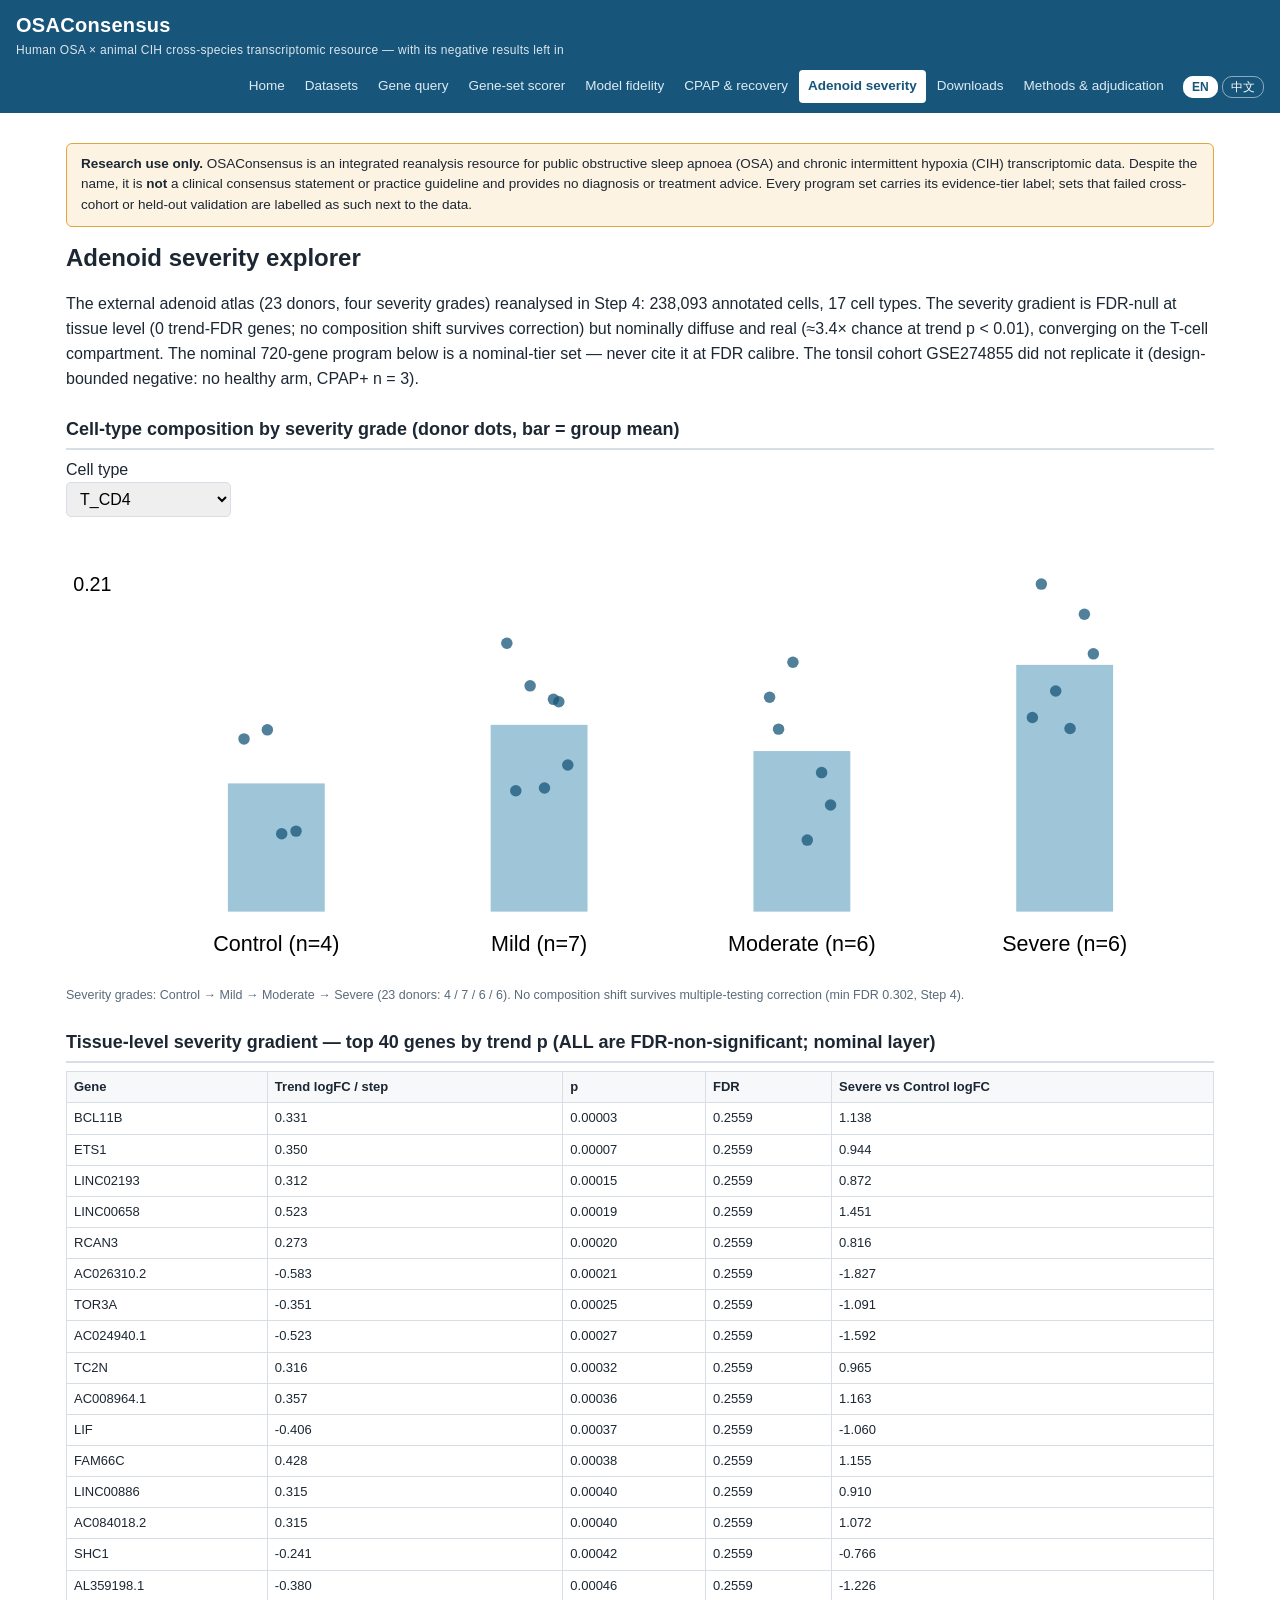
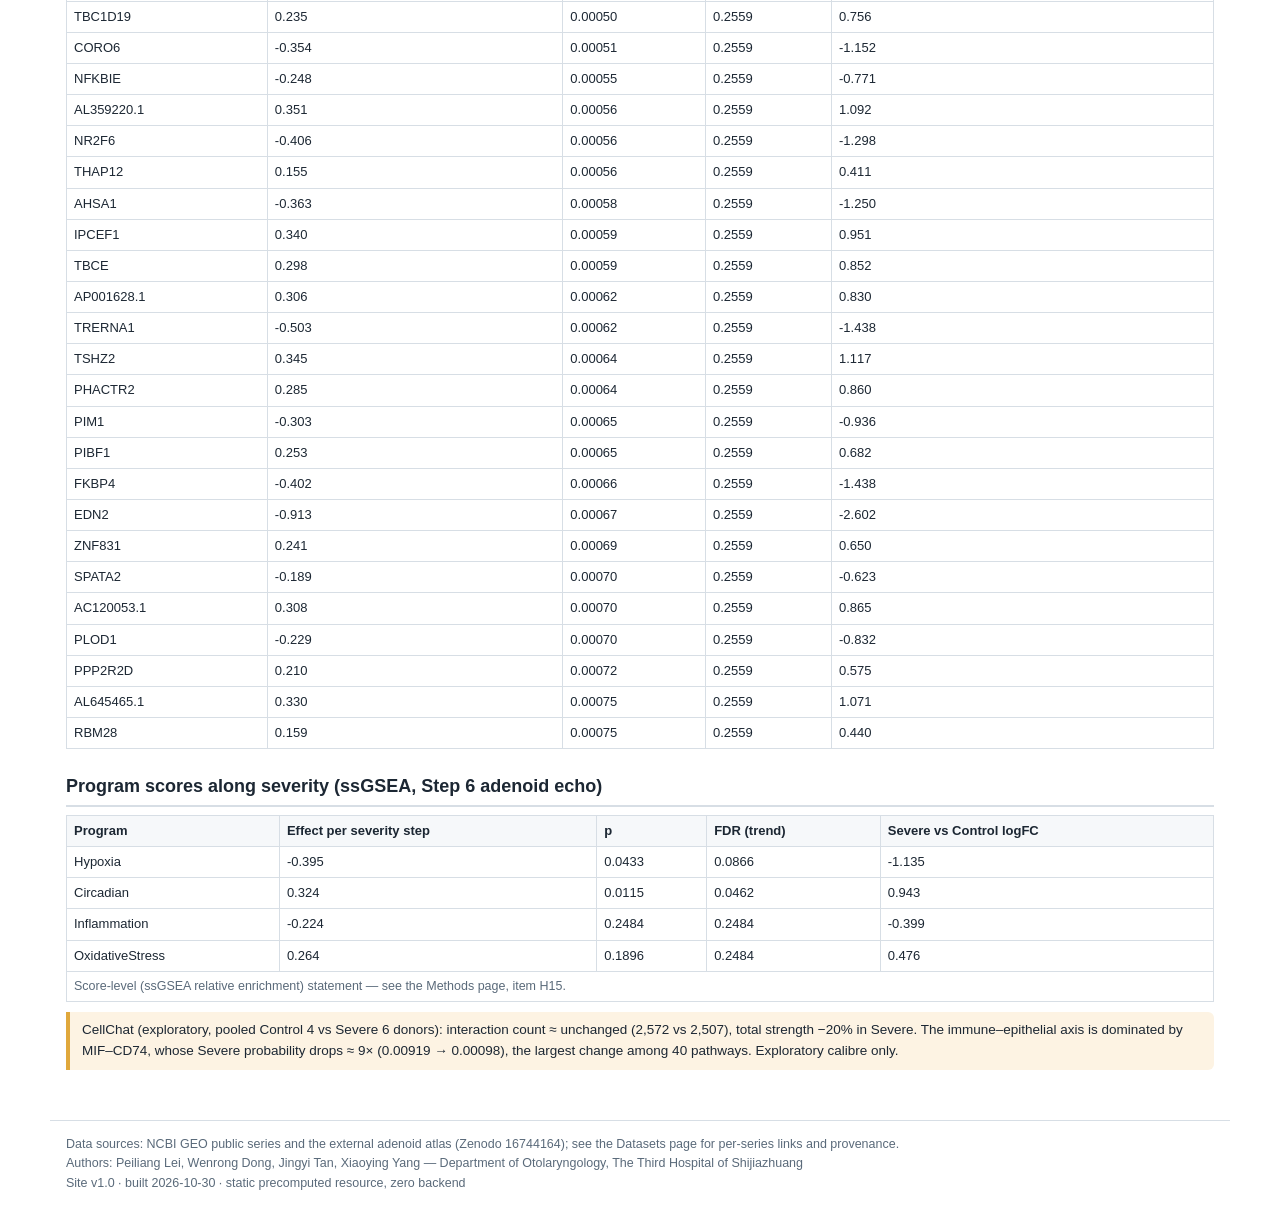
==== adenoid.html @ 45a05b54 "OSAConsensus v1.0 staging (pre-CNAME): 9 pages, interactive tools, Step 7 adjudication calibre" ====
<!DOCTYPE html>
<html lang="en">
<head>
<meta charset="utf-8">
<meta name="viewport" content="width=device-width, initial-scale=1">
<title>OSAConsensus — <span data-i18n="title_adenoid">Adenoid severity explorer</span></title>
<link rel="stylesheet" href="style.css">
</head>
<body>
<header>
  <div class="brand">OSAConsensus<small data-i18n="tagline"></small></div>
  <nav><a href="index.html" class="" data-i18n="nav_home">Home</a><a href="cohorts.html" class="" data-i18n="nav_cohorts">Datasets</a><a href="gene.html" class="" data-i18n="nav_gene">Gene query</a><a href="scorer.html" class="" data-i18n="nav_scorer">Gene-set scorer</a><a href="fidelity.html" class="" data-i18n="nav_fidelity">Model fidelity</a><a href="cpap.html" class="" data-i18n="nav_cpap">CPAP &amp; recovery</a><a href="adenoid.html" class="cur" data-i18n="nav_adenoid">Adenoid severity</a><a href="downloads.html" class="" data-i18n="nav_downloads">Downloads</a><a href="methods.html" class="" data-i18n="nav_methods">Methods &amp; adjudication</a></nav>
  <div class="lang-toggle"><a data-lang="en" onclick="oc_setLang('en')">EN</a> <a data-lang="zh" onclick="oc_setLang('zh')">中文</a></div>
</header>
<main>
<div class="disc" data-i18n="disc"><b>Research use only.</b> OSAConsensus is an integrated reanalysis resource for public obstructive sleep apnoea (OSA) and chronic intermittent hypoxia (CIH) transcriptomic data. Despite the name, it is <b>not</b> a clinical consensus statement or practice guideline and provides no diagnosis or treatment advice. Every program set carries its evidence-tier label; sets that failed cross-cohort or held-out validation are labelled as such next to the data.</div>

<h1 data-i18n="title_adenoid">Adenoid severity explorer</h1>
<p data-i18n="ade_intro">The external adenoid atlas (23 donors, four severity grades) reanalysed in Step 4: 238,093 annotated cells, 17 cell types. The severity gradient is FDR-null at tissue level (0 trend-FDR genes; no composition shift survives correction) but nominally diffuse and real (≈3.4× chance at trend p &lt; 0.01), converging on the T-cell compartment. The nominal 720-gene program below is a nominal-tier set — never cite it at FDR calibre. The tonsil cohort GSE274855 did not replicate it (design-bounded negative: no healthy arm, CPAP+ n = 3).</p>
<h2 id="adeCompH"></h2>
<div class="kv"><div><label><span id="adeCtL"></span><br><select id="adeCt"></select></label></div></div>
<div id="adeComp"></div>
<h2 id="adeGradH"></h2>
<div class="tblwrap"><table id="adeGrad"></table></div>
<h2 id="adePathH"></h2>
<div class="tblwrap"><table id="adePath"></table></div>
<div class="warn" data-i18n="ade_cellchat">CellChat (exploratory, pooled Control 4 vs Severe 6 donors): interaction count ≈ unchanged (2,572 vs 2,507), total strength −20% in Severe. The immune–epithelial axis is dominated by MIF–CD74, whose Severe probability drops ≈ 9× (0.00919 → 0.00098), the largest change among 40 pathways. Exploratory calibre only.</div>
</main>
<footer>
<div data-i18n="foot_src">Data sources: NCBI GEO public series and the external adenoid atlas (Zenodo 16744164); see the Datasets page for per-series links and provenance.</div>
<div data-i18n="foot_auth">Authors: Peiliang Lei, Wenrong Dong, Jingyi Tan, Xiaoying Yang — Department of Otolaryngology, The Third Hospital of Shijiazhuang</div>
<div data-i18n="foot_ver">Site v1.0 · built 2026-10-30 · static precomputed resource, zero backend</div>
</footer>
<script src="adenoid_app.js"></script>
<script>window.OC_I18N={"nav_home": {"en": "Home", "zh": "首页"}, "nav_cohorts": {"en": "Datasets", "zh": "数据集"}, "nav_gene": {"en": "Gene query", "zh": "单基因查询"}, "nav_scorer": {"en": "Gene-set scorer", "zh": "基因集打分器"}, "nav_fidelity": {"en": "Model fidelity", "zh": "模型保真度"}, "nav_cpap": {"en": "CPAP &amp; recovery", "zh": "CPAP 与恢复臂"}, "nav_adenoid": {"en": "Adenoid severity", "zh": "腺样体严重度"}, "nav_downloads": {"en": "Downloads", "zh": "下载"}, "nav_methods": {"en": "Methods &amp; adjudication", "zh": "方法与裁定"}, "title_home": {"en": "Home", "zh": "首页"}, "title_cohorts": {"en": "Datasets", "zh": "数据集策展表"}, "title_gene": {"en": "Gene query", "zh": "单基因跨物种查询"}, "title_scorer": {"en": "Gene-set scorer", "zh": "基因集打分器"}, "title_fidelity": {"en": "Cross-species model fidelity", "zh": "跨物种模型保真度"}, "title_cpap": {"en": "CPAP reversal &amp; animal recovery arms", "zh": "CPAP 逆转与动物恢复臂"}, "title_adenoid": {"en": "Adenoid severity explorer", "zh": "腺样体严重度探索器"}, "title_downloads": {"en": "Downloads", "zh": "数据下载"}, "title_methods": {"en": "Methods &amp; adjudication", "zh": "方法与总裁定"}, "disc": {"en": "<b>Research use only.</b> OSAConsensus is an integrated reanalysis resource for public obstructive sleep apnoea (OSA) and chronic intermittent hypoxia (CIH) transcriptomic data. Despite the name, it is <b>not</b> a clinical consensus statement or practice guideline and provides no diagnosis or treatment advice. Every program set carries its evidence-tier label; sets that failed cross-cohort or held-out validation are labelled as such next to the data.", "zh": "<b>仅供研究使用。</b>OSAConsensus 是对公开阻塞性睡眠呼吸暂停（OSA）与慢性间歇低氧（CIH）转录组数据的整合再分析资源。尽管名称含“Consensus”，本站<b>不是</b>临床共识声明或诊疗指南，不提供诊断或治疗建议。每个程序集都标注其证据层级标签；未通过跨队列或留出验证的集合会在数据旁如实标注。"}, "foot_src": {"en": "Data sources: NCBI GEO public series and the external adenoid atlas (Zenodo 16744164); see the Datasets page for per-series links and provenance.", "zh": "数据来源：NCBI GEO 公开系列与外部腺样体图谱（Zenodo 16744164）；各系列链接与出处见“数据集”页。"}, "foot_auth": {"en": "Authors: Peiliang Lei, Wenrong Dong, Jingyi Tan, Xiaoying Yang — Department of Otolaryngology, The Third Hospital of Shijiazhuang", "zh": "作者：Peiliang Lei、Wenrong Dong、Jingyi Tan、Xiaoying Yang — 石家庄市第三医院耳鼻咽喉科"}, "foot_ver": {"en": "Site v1.0 · built 2026-10-30 · static precomputed resource, zero backend", "zh": "站点 v1.0 · 构建于 2026-10-30 · 静态预计算资源，零后端"}, "idx_intro": {"en": "OSAConsensus curates <b>every public human OSA transcriptomic series and animal CIH model series</b> we could verify (34 GEO series, 1,032 samples, plus one external single-cell adenoid atlas), reanalyses them under one pipeline, and asks three questions with pre-registered discipline: is there a reproducible human peripheral program, does any animal CIH model reproduce the human profile, and do the answers survive leave-one-cohort-out, permutation and held-out validation? Several headline answers are <b>negative</b> — and they are reported as results, with the receipts on this site.", "zh": "OSAConsensus 策展了<b>全部可核验的公开人类 OSA 转录组系列与动物 CIH 模型系列</b>（34 个 GEO 系列、1,032 个样本，另加一个外部单细胞腺样体图谱），在同一流程下统一再分析，并以预声明纪律回答三个问题：人类外周是否存在可复现的程序、动物 CIH 模型是否复现人类画像、这些结论能否通过留一队列、置换与留出验证？若干头条答案是<b>阴性</b>的——本站将其作为结果如实呈现，凭证俱在站内。"}, "idx_vhead": {"en": "Step 7 grand adjudication of the 22 headline conclusions (Steps 3–6)", "zh": "Step 7 对 22 条头条结论（Step 3–6）的总裁定"}, "idx_vstand": {"en": "standing", "zh": "站立"}, "idx_vdown": {"en": "downgraded", "zh": "降级"}, "idx_vrev": {"en": "revoked", "zh": "撤销"}, "idx_vnote": {"en": "19 of 22 headline conclusions stand after leave-one-cohort-out, 10,000× permutation, old-platform sensitivity and held-out validation (3 of them strengthened). Two were downgraded (the P283 asset claim; the rat-lung day-7 phase claim) and one was revoked (the adipose cross-cohort consensus). The full table is on the Methods &amp; adjudication page.", "zh": "经留一队列、10,000 次置换、老平台敏感性与留出验证后，22 条头条结论中 19 条站立（其中 3 条被加强）。2 条降级（P283 资产口径；大鼠肺第 7 天时相），1 条撤销（脂肪跨队列共识）。全表见“方法与裁定”页。"}, "idx_h_blood": {"en": "Human blood: a significant discordance, not a weak signal", "zh": "人类血液：显著不一致，而非信号太弱"}, "idx_b_blood": {"en": "Only two adult blood cohorts carry an independent OSA-vs-control contrast (GSE75097, GSE283703). Across 19,135 shared genes their logFC profiles are <b>significantly anti-correlated</b> (Spearman ρ = −0.070, gene-label permutation p &lt; 1e-4; nominal-gene concordance 44.9%, significantly below chance). No FDR-level cross-cohort blood consensus program exists; the tiered sets are Tier A = 0, Tier B = 1 gene, Tier C = 17 genes.", "zh": "只有两个成人血液队列带独立的 OSA 对对照对比（GSE75097、GSE283703）。在 19,135 个共有基因上，两队列的 logFC 画像<b>显著反相关</b>（Spearman ρ = −0.070，基因标签置换 p &lt; 1e-4；名义基因一致率 44.9%，显著低于随机）。FDR 层血液跨队列共识程序不存在；分级集合为 Tier A = 0、Tier B = 1 个基因、Tier C = 17 个基因。"}, "idx_h_p283": {"en": "P283: internally consistent, cross-cohort irreproducible", "zh": "P283：队列内自洽，跨队列不可复现"}, "idx_b_p283": {"en": "P283 (121 genes) is an <b>FDR-level program of the single cohort GSE283703</b>. Inside that cohort it is coherent (CPAP long-term reversal, CD14-monocyte localisation). In the pre-declared held-out cohort GSE293433 it <b>failed and reversed</b>: direction concordance 20/114 = 0.175, program score higher in healthy controls (Cohen's d = −1.22, label-permutation p = 0.988). It is labelled accordingly everywhere on this site and must not be cited as a validated OSA signature.", "zh": "P283（121 基因）是<b>单队列 GSE283703 的 FDR 层程序</b>。在该队列内部它是自洽的（CPAP 长期逆转、CD14 单核定位）。在预声明的留出队列 GSE293433 中它<b>未通过且方向反转</b>：方向一致率 20/114 = 0.175，程序分数在健康对照更高（Cohen's d = −1.22，标签置换 p = 0.988）。本站各处均按此标注，不得将其引为已验证的 OSA 特征谱。"}, "idx_h_fat": {"en": "Adipose layer: cross-cohort consensus revoked (Step 7, item F-06)", "zh": "脂肪层：跨队列共识已撤销（Step 7，F-06 项）"}, "idx_b_fat": {"en": "The former 1,408-gene adipose Tier B set has FDR support in <b>0 of 1,408 genes</b> in the second adipose cohort (GSE38792); it rests entirely on GSE135917, whose disease contrast is a global expression shift (47.3% of genes FDR-significant, median logFC −0.134). It is presented here only as a <b>GSE135917 single-cohort set with a permanent global-shift warning</b>; its WGCNA modules are single-cohort exploratory observations.", "zh": "原 1,408 基因脂肪 Tier B 集合在第二个脂肪队列（GSE38792）中获得 FDR 支撑的基因为 <b>0/1,408</b>；它完全依赖 GSE135917，而该队列的疾病对比是全局表达平移（47.3% 基因 FDR 显著，中位 logFC −0.134）。本站仅将其呈现为<b>带永久全局平移警告的 GSE135917 单队列集</b>；其 WGCNA 模块为单队列探索性观察。"}, "idx_h_animal": {"en": "Animal layer: one true consensus, one honest empty set", "zh": "动物层：一个真共识，一个诚实的空集"}, "idx_b_animal": {"en": "Mouse hippocampus yields a <b>strict two-cohort consensus of 100 genes</b> (Tier A 14 + B 86; the genome-wide logFC correlation is ≈ 0, so the consensus rests on double-significance intersection — both facts are shown together). Mouse liver, across four cohorts, has an <b>empty strict consensus</b>: the signals are real but protocol/diet-specific; a 46-gene ≥3/4 sensitivity set is provided and labelled as such. At chronic endpoints the Hallmark hypoxia ssGSEA score is paradoxically <b>down</b>, not up (score-level statement; gene-mean logFC ≈ 0).", "zh": "小鼠海马给出<b>严格双队列共识 100 基因</b>（Tier A 14 + B 86；全基因组 logFC 相关 ≈ 0，故共识建立在双重显著交集之上——两个事实并列展示）。小鼠肝脏四个队列的<b>严格共识为空集</b>：信号真实但具方案/饮食特异性；另提供 46 基因 ≥3/4 敏感性集并如实标注。慢性终点 Hallmark 低氧 ssGSEA 分数反常地<b>下降</b>而非上升（分数层面陈述；基因平均 logFC ≈ 0）。"}, "idx_h_bridge": {"en": "Cross-species bridge: pathway fidelity is negative; acute–chronic decoupling is cross-species", "zh": "跨物种桥：通路保真度为阴性；急性–慢性脱耦跨物种成立"}, "idx_b_bridge": {"en": "Animal chronic CIH pathway profiles do <b>not</b> reproduce the human chronic OSA blood profile (per-cohort profile correlations median r = −0.43; zero of 13 cohorts agree on all four program signs; no combination reaches permutation significance — with only 4 programs the permutation space is 24, so the ranking is positional only and no model may be called “most human-like”). The human reference profile is itself weak (no program at FDR &lt; 0.05 in either backbone cohort) and is flagged wherever the ranking is shown. At the gene layer, the strongest true transfer is P283 × mouse lung GSE21409 (concordance 0.557, FDR 0.023, small magnitude). Acute-vs-chronic hypoxia decoupling holds in both species.", "zh": "动物慢性 CIH 通路画像<b>不复现</b>人类慢性 OSA 血液画像（逐队列画像相关中位 r = −0.43；13 个队列中 0 个在四个程序符号上全一致；无组合达置换显著——程序仅 4 个，置换空间只有 24 种，故排序仅有位置意义，禁止称任何模型“最像人”）。人类参照画像本身弱（两个主干队列均无程序达 FDR &lt; 0.05），排序出现处均附此警示。基因层最强的真实迁移是 P283 × 小鼠肺 GSE21409（一致率 0.557，FDR 0.023，幅度小）。急性与慢性低氧脱耦在两个物种均成立。"}, "idx_h_ratlung": {"en": "Rat lung day-7 phase claim: registry-level description", "zh": "大鼠肺第 7 天时相：登记层描述"}, "idx_b_ratlung": {"en": "The claim that the rat-lung response concentrates at day 7 rests entirely on a 2008 microarray platform (GSE8705). Step 7 downgraded it to a registry-level description with the platform year attached.", "zh": "“大鼠肺反应集中于第 7 天”的结论完全建立在 2008 年芯片平台（GSE8705）之上。Step 7 已将其降级为登记层描述并标注平台年代。"}, "idx_tools": {"en": "Interactive tools (all computation runs in your browser)", "zh": "交互工具（全部计算在访客浏览器内完成）"}, "idx_stats_h": {"en": "Resource at a glance", "zh": "资源概览"}, "tier_fdr_single": {"en": "FDR single-cohort", "zh": "FDR 单队列"}, "tier_nominal": {"en": "Nominal tier", "zh": "名义层"}, "tier_strict": {"en": "Strict cross-cohort consensus", "zh": "严格跨队列共识"}, "tier_sensitivity": {"en": "Sensitivity set", "zh": "敏感性集"}, "tier_revoked": {"en": "REVOKED as cross-cohort consensus — single-cohort set", "zh": "已撤销跨队列共识口径 — 单队列集"}, "tier_cohort_deg": {"en": "Cohort DEG set (FDR)", "zh": "队列差异集（FDR）"}, "tier_registry": {"en": "Registry / descriptive layer", "zh": "登记 / 描述层"}, "tier_exploratory": {"en": "Exploratory", "zh": "探索性"}, "warn_p283": {"en": "Held-out validation (Step 7, pre-declared): in GSE293433 this set FAILED and reversed — concordance 0.175, program score higher in healthy controls (d = −1.22). Single-cohort evidence only.", "zh": "留出验证（Step 7，预声明）：该集合在 GSE293433 中未通过且方向反转——一致率 0.175，程序分数在健康对照更高（d = −1.22）。仅单队列证据。"}, "warn_fat": {"en": "Global-shift warning: GSE135917's disease contrast is a global expression shift (47.3% of genes FDR-significant, median logFC −0.134). This set has FDR support in 0/1,408 genes in GSE38792 and is NOT a cross-cohort consensus (revoked in Step 7).", "zh": "全局平移警告：GSE135917 的疾病对比是全局表达平移（47.3% 基因 FDR 显著，中位 logFC −0.134）。该集合在 GSE38792 中 0/1,408 基因获 FDR 支撑，不是跨队列共识（Step 7 已撤销）。"}, "warn_fidelity": {"en": "The human reference profile is itself weak (no program at FDR &lt; 0.05 in either backbone cohort), and with 4 programs the label-permutation space is only 24 (minimum achievable one-sided p ≈ 0.042): no combination is permutation-significant. Ranks are positions only — no model is “most human-like”.", "zh": "人类参照画像本身弱（两个主干队列均无程序达 FDR &lt; 0.05）；程序仅 4 个，标签置换空间只有 24 种（单侧 p 理论下限 ≈ 0.042）：无组合达置换显著。名次仅为位置——不存在“最像人”的模型。"}, "warn_pdc": {"en": "Technical warning (Step 4 adjudication): all six genes are heat-shock family members; this endpoint set is a probable donor-processing batch artifact and is retained as a technical warning only.", "zh": "技术警告（Step 4 裁定）：6 个基因全部为热休克家族成员；该终点集很可能是供体处理批次伪迹，仅作技术警告保留。"}, "warn_ssgsea": {"en": "Score-level statement: these are ssGSEA relative-enrichment effects. At the gene-mean logFC level the same sets are ≈ 0 (Step 7, item P5) — do not read as “hypoxia genes are on average down-regulated”.", "zh": "分数层面陈述：此为 ssGSEA 相对富集效应。同一集合在基因平均 logFC 层面 ≈ 0（Step 7，P5 项）——不得读作“低氧基因平均下调”。"}, "coh_intro": {"en": "Frozen census of Step 1, downloaded and GSM-verified in Step 2 (34/34 series; 1,032 samples reconciled exactly). Layers: human CORE 11 series / 352 samples; animal strict CORE 14 / 249; animal disease-background layer 8 / 143; acute panel GSE214530 (288) always kept separate and never pooled. The external adenoid atlas (Yang et al., EMBO Mol Med 2026) is not a GEO series and is listed separately at the bottom.", "zh": "Step 1 冻结普查，Step 2 完成下载与 GSM 核验（34/34 系列；1,032 样本逐一对账）。分层：人类 CORE 11 系列 / 352 样本；动物严格 CORE 14 / 249；动物疾病背景层 8 / 143；急性面板 GSE214530（288）始终单独成层、从不合并。外部腺样体图谱（Yang 等，EMBO Mol Med 2026）不是 GEO 系列，单列于表末。"}, "coh_adenoid_note": {"en": "External adenoid atlas — Zenodo 16744164 (Yang et al., EMBO Mol Med 2026): 23 donors (Control 4 / Mild 7 / Moderate 6 / Severe 6), 238,500 cells in the deposited packages (238,093 annotated in Step 4). Processed expression matrices only; a TCR/BCR (VDJ) component was NOT verified and is not used anywhere in this resource.", "zh": "外部腺样体图谱 — Zenodo 16744164（Yang 等，EMBO Mol Med 2026）：23 名供体（对照 4 / 轻度 7 / 中度 6 / 重度 6），沉积包共 238,500 个细胞（Step 4 注释 238,093）。仅用处理后的表达矩阵；TCR/BCR（VDJ）成分未经核验，本资源任何部分均不使用。"}, "coh_gse293433_note": {"en": "GSE293433 was held out by design through Steps 3–6 and was opened for the first time in Step 7 as the pre-declared validation set. It is now a used dataset, not an untouched hold-out.", "zh": "GSE293433 在 Step 3–6 期间按设计留出，Step 7 作为预声明验证集首次打开。现已是已使用数据集，不再是未触碰的留出集。"}, "gene_intro": {"en": "One gene, its full cross-species record: human blood and adipose cohort effects, per-cohort animal ortholog responses (program-set genes, from the Step 6 response table), the adenoid severity gradient, and PBMC cell-type effects (GSE214865). Empty sections mean the gene was not measured / not in that table — absence is shown, never filled in.", "zh": "一个基因的完整跨物种履历：人类血液与脂肪队列效应、逐队列动物同源基因响应（程序集基因，来自 Step 6 响应表）、腺样体严重度梯度、PBMC 细胞型效应（GSE214865）。空白小节表示该基因在该表中未测得/不在表内——缺失如实显示，绝不填补。"}, "gene_xs_note": {"en": "Cross-species rows exist only for genes in the Step 6 program sets (P283, NOM18, hippocampus consensus, liver sensitivity set, adenoid sets). “concordant” is relative to the human set direction.", "zh": "跨物种行仅覆盖 Step 6 程序集内的基因（P283、NOM18、海马共识、肝敏感性集、腺样体集合）。“concordant”相对于人类集合方向。"}, "gene_pbmc_note": {"en": "PBMC pseudobulk per-cell-type differential expression (OSA vs control). In Step 4, no cell type had any FDR-significant gene at donor level; values are descriptive. Program-level localisation (P283 → CD14 monocytes) is a set-level statistic, reported on the Methods page.", "zh": "PBMC 按细胞型的拟bulk差异表达（OSA 对对照）。Step 4 中所有细胞型在供体层面均无 FDR 显著基因；此为描述性数值。程序层定位（P283 → CD14 单核）是集合层统计量，见“方法与裁定”页。"}, "sco_intro": {"en": "Paste a gene list (one symbol per line; an optional second column with a logFC or direction sign enables direction-concordance testing) and score it against every program set and cohort DEG panel in the resource. Enrichment is a hypergeometric test against the panel's measured background; concordance is a binomial test on the overlapping genes with known directions on both sides. All computation runs locally in your browser; nothing is uploaded. Panels keep their Step 7 tier labels and warnings — a high score against a single-cohort or revoked-calibre panel is not cross-cohort evidence.", "zh": "粘贴基因清单（每行一个符号；可选第二列填 logFC 或方向符号，即可启用方向一致性检验），对本资源全部程序集与队列差异面板打分。富集为相对于面板实测背景的超几何检验；一致性为对双侧方向均已知的重叠基因做二项检验。全部计算在本地浏览器完成，不上传任何数据。面板保留 Step 7 层级标签与警告——对单队列或已撤销口径面板的高分不是跨队列证据。"}, "sco_method": {"en": "Method note: hypergeometric enrichment uses each panel's own measured gene universe (shown per panel). This is the same overlap logic as the Steps 3/6 concordance analyses; the permutation-strengthened adjudications in the manuscript remain the primary statistics — treat scorer p-values as screening values.", "zh": "方法注：超几何富集使用各面板自身的实测基因背景（逐面板标示）。其重叠逻辑与 Step 3/6 的一致性分析同源；稿件中经置换补强的裁定仍为主要统计——打分器 p 值请作筛查值看待。"}, "fid_intro": {"en": "Pathway-layer fidelity (Step 6, main bridge layer): each animal (tissue × duration × background) combination's four-program ssGSEA effect profile (Hypoxia, Circadian, Inflammation, Oxidative stress) is correlated with the human chronic OSA blood reference profile. Gene-layer results are reported separately and labelled as the gene layer wherever the two are shown together.", "zh": "通路层保真度（Step 6，桥的主层）：每个动物（组织 × 时长 × 背景）组合的四程序 ssGSEA 效应画像（低氧、昼夜、炎症、氧化应激）与人类慢性 OSA 血液参照画像求相关。基因层结果单独报告；两层并列处均注明层。"}, "cpap_intro": {"en": "Human CPAP reversal (program scores, pre vs post / stage) beside the only two animal recovery arms. The two sides are asymmetric by design — different metrics and denominators — and are shown for direction and return-proportion only; cross-side proportion comparison is not permitted (Step 6 ruling). Headline: consistent reversal exists only inside GSE283703 (long CPAP); pooled across designs, P283 reversal is not significant (gene-set permutation p = 0.149) — “CPAP generally reverses the program” is not supported.", "zh": "人类 CPAP 逆转（程序分数，前后/分期）与仅有的两个动物恢复臂并置。两侧按设计不对称——指标与分母不同——仅比方向与回落比例，禁止跨侧比例比较（Step 6 裁定）。头条：一致的逆转只存在于 GSE283703 内部（长期 CPAP）；跨设计合并后 P283 逆转不显著（基因集置换 p = 0.149）——“CPAP 普遍逆转程序”不成立。"}, "ade_intro": {"en": "The external adenoid atlas (23 donors, four severity grades) reanalysed in Step 4: 238,093 annotated cells, 17 cell types. The severity gradient is FDR-null at tissue level (0 trend-FDR genes; no composition shift survives correction) but nominally diffuse and real (≈3.4× chance at trend p &lt; 0.01), converging on the T-cell compartment. The nominal 720-gene program below is a nominal-tier set — never cite it at FDR calibre. The tonsil cohort GSE274855 did not replicate it (design-bounded negative: no healthy arm, CPAP+ n = 3).", "zh": "外部腺样体图谱（23 名供体，四个严重度等级）Step 4 再分析：238,093 个注释细胞、17 种细胞型。严重度梯度在组织层面 FDR 为零（趋势 FDR 基因 0 个；组成移位无一通过校正），但名义层弥漫且真实（趋势 p &lt; 0.01 约为随机的 3.4 倍），汇聚于 T 细胞区室。下方的名义 720 基因程序是名义层集合——不得以 FDR 规格引用。扁桃体队列 GSE274855 未能复现（设计限定的阴性：无健康臂，CPAP+ n = 3）。"}, "ade_cellchat": {"en": "CellChat (exploratory, pooled Control 4 vs Severe 6 donors): interaction count ≈ unchanged (2,572 vs 2,507), total strength −20% in Severe. The immune–epithelial axis is dominated by MIF–CD74, whose Severe probability drops ≈ 9× (0.00919 → 0.00098), the largest change among 40 pathways. Exploratory calibre only.", "zh": "CellChat（探索性，对照 4 对重度 6 供体合并）：互作数近似不变（2,572 对 2,507），重度总强度 −20%。免疫–上皮轴由 MIF–CD74 主导，其重度概率下降约 9 倍（0.00919 → 0.00098），为 40 条通路中最大变化。仅探索性规格。"}, "dl_intro": {"en": "All frozen tables of the resource. Program-set files carry a tier/calibre column implementing the Step 7 adjudication: check it before citing any set. The per-gene cross-species response table (24,618 rows) is the entity of the cross-species bridge.", "zh": "本资源全部冻结表。程序集文件带层级/口径列，落实 Step 7 裁定：引用任何集合前先看该列。逐基因跨物种响应表（24,618 行）是跨物种桥的实体。"}, "met_intro": {"en": "Pipeline summary per step, then the full Step 7 grand adjudication table (H1–H22) that governs the wording of every claim on this site, and the inheritance list passed to the manuscript.", "zh": "各步流程概要，随后是统辖本站全部表述口径的 Step 7 总裁定全表（H1–H22），以及传递给稿件的继承清单。"}, "met_howto": {"en": "How to cite a set from this resource: (1) use the tier label as printed; (2) P283 must be described as a GSE283703 single-cohort program with its held-out reversal attached at first mention; (3) the adipose set must be named “GSE135917 single-cohort set” with the global-shift warning; (4) pathway claims are ssGSEA-score-level statements; (5) the fidelity ranking may be quoted by position only, never as significance.", "zh": "如何引用本站集合：（1）按印出的层级标签引用；（2）P283 必须表述为 GSE283703 单队列程序，首次出现即附留出反转结果；（3）脂肪集必须命名为“GSE135917 单队列集”并附全局平移警告；（4）通路结论为 ssGSEA 分数层面陈述；（5）保真度排序只能按位置引用，永不作显著性引用。"}, "adjst_stand": {"en": "Standing", "zh": "站立"}, "adjst_standplus": {"en": "Standing — strengthened", "zh": "站立（加强）"}, "adjst_standtilde": {"en": "Standing — wording tightened", "zh": "站立（口径收紧）"}, "adjst_down": {"en": "Downgraded", "zh": "降级"}, "adjst_revoked": {"en": "Revoked", "zh": "撤销"}, "tagline": {"en": "Human OSA × animal CIH cross-species transcriptomic resource — with its negative results left in", "zh": "人类 OSA × 动物 CIH 跨物种转录组资源——阴性结果如实保留"}, "stat_series": {"en": "GEO series curated &amp; verified", "zh": "GEO 系列（策展并核验）"}, "stat_gsm": {"en": "Samples reconciled (GSM-exact)", "zh": "样本（GSM 逐一对账）"}, "stat_human": {"en": "Human CORE series / samples", "zh": "人类 CORE 系列 / 样本"}, "stat_animal": {"en": "Animal strict-CORE series / samples", "zh": "动物严格 CORE 系列 / 样本"}, "stat_adenoid": {"en": "Adenoid atlas cells annotated", "zh": "腺样体图谱注释细胞"}, "stat_pbmc": {"en": "PBMC single cells (GSE214865)", "zh": "PBMC 单细胞（GSE214865）"}, "stat_xs": {"en": "Per-gene cross-species response rows", "zh": "逐基因跨物种响应行"}, "stat_adj": {"en": "Headline conclusions adjudicated (Step 7)", "zh": "总裁定头条结论（Step 7）"}, "f_layer": {"en": "Layer", "zh": "分层"}, "f_species": {"en": "Species", "zh": "物种"}, "f_search": {"en": "Search (accession / tissue / notes)", "zh": "搜索（编号 / 组织 / 备注）"}, "coh_table_h": {"en": "Frozen curation table (Step 2 verified). Animal rows additionally show the mined CIH protocol (Step 2, per-field sourced from the original papers).", "zh": "冻结策展表（Step 2 核验）。动物行另显示挖掘到的 CIH 协议（Step 2，逐字段回原文溯源）。"}, "gene_input_ph": {"en": "Type a gene symbol, e.g. OR5A2, NFKBIE, HIF1A…", "zh": "输入基因符号，如 OR5A2、NFKBIE、HIF1A…"}, "gene_go": {"en": "Query", "zh": "查询"}, "sco_run": {"en": "Score my gene list", "zh": "对我的基因清单打分"}, "sco_example": {"en": "Load an example (P283 genes)", "zh": "载入示例（P283 基因）"}, "sco_input_h": {"en": "Your gene list — one symbol per line, optional second column = logFC or +/−", "zh": "你的基因清单——每行一个符号，可选第二列 = logFC 或 +/−"}};
function oc_setLang(l){if(l!=='en'&&l!=='zh')l='en';try{localStorage.setItem('oc_lang',l);}catch(e){}document.documentElement.lang=(l==='zh'?'zh-CN':'en');document.querySelectorAll('[data-i18n]').forEach(function(el){var d=window.OC_I18N[el.getAttribute('data-i18n')];if(d&&d[l]!==undefined)el.innerHTML=d[l];});document.querySelectorAll('[data-i18n-ph]').forEach(function(el){var d=window.OC_I18N[el.getAttribute('data-i18n-ph')];if(d&&d[l]!==undefined)el.setAttribute('placeholder',d[l]);});document.querySelectorAll('.lang-toggle a').forEach(function(a){a.classList.toggle('active',a.getAttribute('data-lang')===l);});if(window.OC_langChanged)window.OC_langChanged(l);}
document.addEventListener('DOMContentLoaded',function(){var l='en';try{l=localStorage.getItem('oc_lang')||'en';}catch(e){}oc_setLang(l);});</script>
</body>
</html>
---- style.css ----
:root{--ink:#1c2733;--mut:#5a6a7a;--acc:#17557a;--acc2:#2b7ea8;--line:#d7dee5;--bg:#f6f8fa;
--stand:#1e7d46;--down:#b25b00;--rev:#b02a2a;--warn-bg:#fdf3e3;--warn-bd:#e0a83c}
*{box-sizing:border-box}body{margin:0;font-family:-apple-system,'Segoe UI',Roboto,'Helvetica Neue',Arial,'PingFang SC','Microsoft YaHei',sans-serif;color:var(--ink);background:#fff;line-height:1.55}
header{background:var(--acc);color:#fff;padding:10px 16px;display:flex;flex-wrap:wrap;align-items:center;gap:10px}
header .brand{font-size:20px;font-weight:700;letter-spacing:.3px}
header .brand small{font-weight:400;font-size:12px;opacity:.85;display:block}
nav{display:flex;flex-wrap:wrap;gap:2px;margin-left:auto}
nav a{color:#dcebf4;text-decoration:none;padding:6px 9px;border-radius:4px;font-size:13.5px}
nav a:hover{background:rgba(255,255,255,.14)}nav a.cur{background:#fff;color:var(--acc);font-weight:600}
.lang-toggle a{cursor:pointer;color:#fff;border:1px solid rgba(255,255,255,.5);padding:3px 8px;border-radius:10px;font-size:12px;text-decoration:none}
.lang-toggle a.active{background:#fff;color:var(--acc);font-weight:700}
main{max-width:1180px;margin:0 auto;padding:18px 16px 40px}
h1{font-size:24px;margin:6px 0 10px}h2{font-size:18px;margin:24px 0 8px;border-bottom:2px solid var(--line);padding-bottom:4px}
h3{font-size:15px;margin:16px 0 6px}
.disc{background:var(--warn-bg);border:1px solid var(--warn-bd);border-radius:6px;padding:10px 14px;font-size:13.5px;margin:12px 0}
.warn{background:var(--warn-bg);border-left:4px solid var(--warn-bd);padding:8px 12px;font-size:13.5px;margin:10px 0;border-radius:0 6px 6px 0}
.stats{display:grid;grid-template-columns:repeat(auto-fit,minmax(130px,1fr));gap:10px;margin:14px 0}
.stat{background:var(--bg);border:1px solid var(--line);border-radius:8px;padding:10px;text-align:center}
.stat b{display:block;font-size:22px;color:var(--acc)}
.stat span{font-size:12px;color:var(--mut)}
.cards{display:grid;grid-template-columns:repeat(auto-fit,minmax(320px,1fr));gap:14px}
.card{border:1px solid var(--line);border-radius:8px;padding:12px 14px;background:#fff}
.card h3{margin-top:0;color:var(--acc)}
table{border-collapse:collapse;width:100%;font-size:13px}
th,td{border:1px solid var(--line);padding:5px 7px;text-align:left;vertical-align:top}
th{background:var(--bg)}
.tblwrap{overflow-x:auto}
.tier{display:inline-block;padding:1px 7px;border-radius:9px;font-size:11.5px;font-weight:600;white-space:nowrap}
.tier-fdr_single{background:#e2ecf7;color:#17557a}.tier-nominal{background:#eef0e4;color:#5d6b2f}
.tier-strict{background:#e0f2e4;color:#1e7d46}.tier-sensitivity{background:#f3e8f7;color:#6d3b8a}
.tier-revoked{background:#fbe3e3;color:#b02a2a}.tier-cohort_deg{background:#e8ecef;color:#445}
.tier-registry{background:#eee;color:#555}.tier-exploratory{background:#fdf0dd;color:#8a5a00}
.stand{color:var(--stand);font-weight:700}.down{color:var(--down);font-weight:700}.revoked{color:var(--rev);font-weight:700}
input[type=text],textarea,select{font:inherit;padding:7px 9px;border:1px solid var(--line);border-radius:5px}
textarea{width:100%;min-height:150px;font-family:ui-monospace,Menlo,Consolas,monospace;font-size:12.5px}
button{background:var(--acc);color:#fff;border:0;padding:8px 16px;border-radius:5px;cursor:pointer;font-size:14px}
button:hover{background:var(--acc2)}
footer{border-top:1px solid var(--line);color:var(--mut);font-size:12.5px;padding:14px 16px;max-width:1180px;margin:0 auto}
.pos{color:#b02a2a}.neg{color:#17557a}
.cell-up{background:#f6dcd6}.cell-dn{background:#d6e6f6}
.small{font-size:12.5px;color:var(--mut)}
.kv{display:grid;grid-template-columns:repeat(auto-fit,minmax(240px,1fr));gap:8px}
svg text{font-family:inherit}
.autocomplete{position:relative}.aclist{position:absolute;background:#fff;border:1px solid var(--line);max-height:230px;overflow:auto;z-index:9;width:100%}
.aclist div{padding:5px 9px;cursor:pointer}.aclist div:hover{background:var(--bg)}
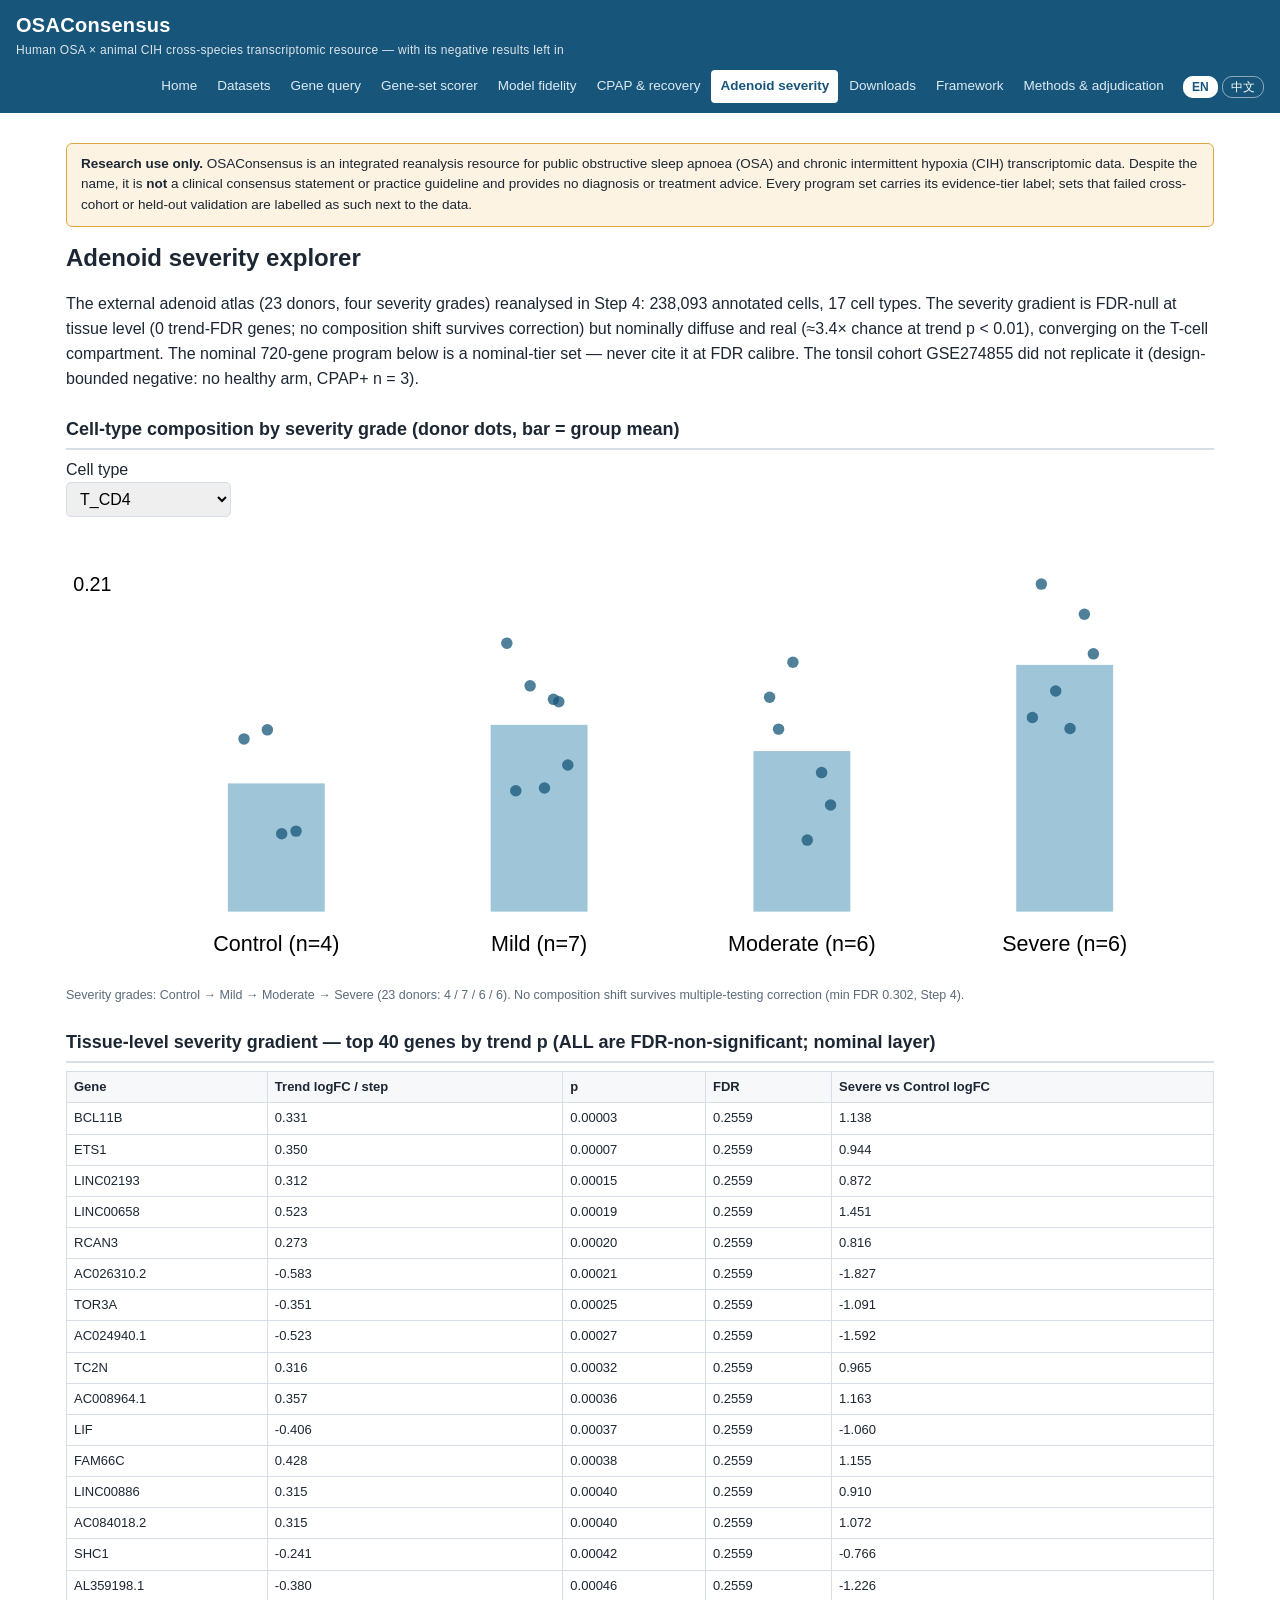
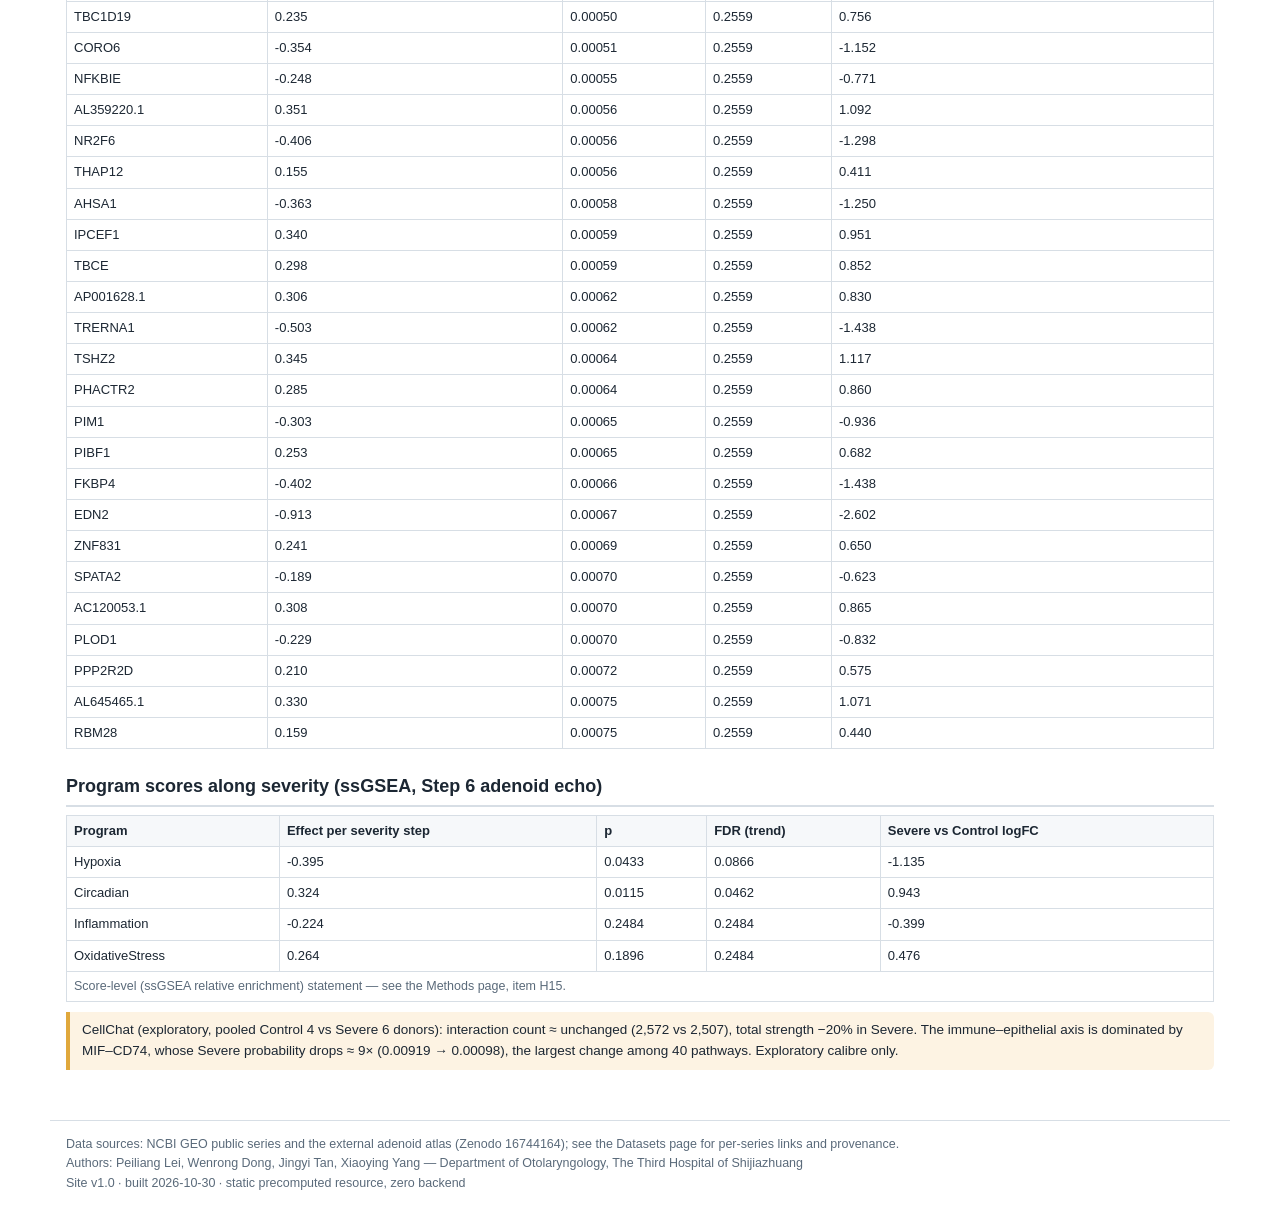
==== commit 93247ba8: "Add ConsensusAudit framework page (/framework.html) + sitewide nav entry; software DOI 10.5281/zenod" ====
--- a/adenoid.html
+++ b/adenoid.html
@@ -9,7 +9,7 @@
 <body>
 <header>
   <div class="brand">OSAConsensus<small data-i18n="tagline"></small></div>
-  <nav><a href="index.html" class="" data-i18n="nav_home">Home</a><a href="cohorts.html" class="" data-i18n="nav_cohorts">Datasets</a><a href="gene.html" class="" data-i18n="nav_gene">Gene query</a><a href="scorer.html" class="" data-i18n="nav_scorer">Gene-set scorer</a><a href="fidelity.html" class="" data-i18n="nav_fidelity">Model fidelity</a><a href="cpap.html" class="" data-i18n="nav_cpap">CPAP &amp; recovery</a><a href="adenoid.html" class="cur" data-i18n="nav_adenoid">Adenoid severity</a><a href="downloads.html" class="" data-i18n="nav_downloads">Downloads</a><a href="methods.html" class="" data-i18n="nav_methods">Methods &amp; adjudication</a></nav>
+  <nav><a href="index.html" class="" data-i18n="nav_home">Home</a><a href="cohorts.html" class="" data-i18n="nav_cohorts">Datasets</a><a href="gene.html" class="" data-i18n="nav_gene">Gene query</a><a href="scorer.html" class="" data-i18n="nav_scorer">Gene-set scorer</a><a href="fidelity.html" class="" data-i18n="nav_fidelity">Model fidelity</a><a href="cpap.html" class="" data-i18n="nav_cpap">CPAP &amp; recovery</a><a href="adenoid.html" class="cur" data-i18n="nav_adenoid">Adenoid severity</a><a href="downloads.html" class="" data-i18n="nav_downloads">Downloads</a><a href="framework.html" class="" data-i18n="nav_framework">Framework</a><a href="methods.html" class="" data-i18n="nav_methods">Methods &amp; adjudication</a></nav>
   <div class="lang-toggle"><a data-lang="en" onclick="oc_setLang('en')">EN</a> <a data-lang="zh" onclick="oc_setLang('zh')">中文</a></div>
 </header>
 <main>
@@ -32,7 +32,7 @@
 <div data-i18n="foot_ver">Site v1.0 · built 2026-10-30 · static precomputed resource, zero backend</div>
 </footer>
 <script src="adenoid_app.js"></script>
-<script>window.OC_I18N={"nav_home": {"en": "Home", "zh": "首页"}, "nav_cohorts": {"en": "Datasets", "zh": "数据集"}, "nav_gene": {"en": "Gene query", "zh": "单基因查询"}, "nav_scorer": {"en": "Gene-set scorer", "zh": "基因集打分器"}, "nav_fidelity": {"en": "Model fidelity", "zh": "模型保真度"}, "nav_cpap": {"en": "CPAP &amp; recovery", "zh": "CPAP 与恢复臂"}, "nav_adenoid": {"en": "Adenoid severity", "zh": "腺样体严重度"}, "nav_downloads": {"en": "Downloads", "zh": "下载"}, "nav_methods": {"en": "Methods &amp; adjudication", "zh": "方法与裁定"}, "title_home": {"en": "Home", "zh": "首页"}, "title_cohorts": {"en": "Datasets", "zh": "数据集策展表"}, "title_gene": {"en": "Gene query", "zh": "单基因跨物种查询"}, "title_scorer": {"en": "Gene-set scorer", "zh": "基因集打分器"}, "title_fidelity": {"en": "Cross-species model fidelity", "zh": "跨物种模型保真度"}, "title_cpap": {"en": "CPAP reversal &amp; animal recovery arms", "zh": "CPAP 逆转与动物恢复臂"}, "title_adenoid": {"en": "Adenoid severity explorer", "zh": "腺样体严重度探索器"}, "title_downloads": {"en": "Downloads", "zh": "数据下载"}, "title_methods": {"en": "Methods &amp; adjudication", "zh": "方法与总裁定"}, "disc": {"en": "<b>Research use only.</b> OSAConsensus is an integrated reanalysis resource for public obstructive sleep apnoea (OSA) and chronic intermittent hypoxia (CIH) transcriptomic data. Despite the name, it is <b>not</b> a clinical consensus statement or practice guideline and provides no diagnosis or treatment advice. Every program set carries its evidence-tier label; sets that failed cross-cohort or held-out validation are labelled as such next to the data.", "zh": "<b>仅供研究使用。</b>OSAConsensus 是对公开阻塞性睡眠呼吸暂停（OSA）与慢性间歇低氧（CIH）转录组数据的整合再分析资源。尽管名称含“Consensus”，本站<b>不是</b>临床共识声明或诊疗指南，不提供诊断或治疗建议。每个程序集都标注其证据层级标签；未通过跨队列或留出验证的集合会在数据旁如实标注。"}, "foot_src": {"en": "Data sources: NCBI GEO public series and the external adenoid atlas (Zenodo 16744164); see the Datasets page for per-series links and provenance.", "zh": "数据来源：NCBI GEO 公开系列与外部腺样体图谱（Zenodo 16744164）；各系列链接与出处见“数据集”页。"}, "foot_auth": {"en": "Authors: Peiliang Lei, Wenrong Dong, Jingyi Tan, Xiaoying Yang — Department of Otolaryngology, The Third Hospital of Shijiazhuang", "zh": "作者：Peiliang Lei、Wenrong Dong、Jingyi Tan、Xiaoying Yang — 石家庄市第三医院耳鼻咽喉科"}, "foot_ver": {"en": "Site v1.0 · built 2026-10-30 · static precomputed resource, zero backend", "zh": "站点 v1.0 · 构建于 2026-10-30 · 静态预计算资源，零后端"}, "idx_intro": {"en": "OSAConsensus curates <b>every public human OSA transcriptomic series and animal CIH model series</b> we could verify (34 GEO series, 1,032 samples, plus one external single-cell adenoid atlas), reanalyses them under one pipeline, and asks three questions with pre-registered discipline: is there a reproducible human peripheral program, does any animal CIH model reproduce the human profile, and do the answers survive leave-one-cohort-out, permutation and held-out validation? Several headline answers are <b>negative</b> — and they are reported as results, with the receipts on this site.", "zh": "OSAConsensus 策展了<b>全部可核验的公开人类 OSA 转录组系列与动物 CIH 模型系列</b>（34 个 GEO 系列、1,032 个样本，另加一个外部单细胞腺样体图谱），在同一流程下统一再分析，并以预声明纪律回答三个问题：人类外周是否存在可复现的程序、动物 CIH 模型是否复现人类画像、这些结论能否通过留一队列、置换与留出验证？若干头条答案是<b>阴性</b>的——本站将其作为结果如实呈现，凭证俱在站内。"}, "idx_vhead": {"en": "Step 7 grand adjudication of the 22 headline conclusions (Steps 3–6)", "zh": "Step 7 对 22 条头条结论（Step 3–6）的总裁定"}, "idx_vstand": {"en": "standing", "zh": "站立"}, "idx_vdown": {"en": "downgraded", "zh": "降级"}, "idx_vrev": {"en": "revoked", "zh": "撤销"}, "idx_vnote": {"en": "19 of 22 headline conclusions stand after leave-one-cohort-out, 10,000× permutation, old-platform sensitivity and held-out validation (3 of them strengthened). Two were downgraded (the P283 asset claim; the rat-lung day-7 phase claim) and one was revoked (the adipose cross-cohort consensus). The full table is on the Methods &amp; adjudication page.", "zh": "经留一队列、10,000 次置换、老平台敏感性与留出验证后，22 条头条结论中 19 条站立（其中 3 条被加强）。2 条降级（P283 资产口径；大鼠肺第 7 天时相），1 条撤销（脂肪跨队列共识）。全表见“方法与裁定”页。"}, "idx_h_blood": {"en": "Human blood: a significant discordance, not a weak signal", "zh": "人类血液：显著不一致，而非信号太弱"}, "idx_b_blood": {"en": "Only two adult blood cohorts carry an independent OSA-vs-control contrast (GSE75097, GSE283703). Across 19,135 shared genes their logFC profiles are <b>significantly anti-correlated</b> (Spearman ρ = −0.070, gene-label permutation p &lt; 1e-4; nominal-gene concordance 44.9%, significantly below chance). No FDR-level cross-cohort blood consensus program exists; the tiered sets are Tier A = 0, Tier B = 1 gene, Tier C = 17 genes.", "zh": "只有两个成人血液队列带独立的 OSA 对对照对比（GSE75097、GSE283703）。在 19,135 个共有基因上，两队列的 logFC 画像<b>显著反相关</b>（Spearman ρ = −0.070，基因标签置换 p &lt; 1e-4；名义基因一致率 44.9%，显著低于随机）。FDR 层血液跨队列共识程序不存在；分级集合为 Tier A = 0、Tier B = 1 个基因、Tier C = 17 个基因。"}, "idx_h_p283": {"en": "P283: internally consistent, cross-cohort irreproducible", "zh": "P283：队列内自洽，跨队列不可复现"}, "idx_b_p283": {"en": "P283 (121 genes) is an <b>FDR-level program of the single cohort GSE283703</b>. Inside that cohort it is coherent (CPAP long-term reversal, CD14-monocyte localisation). In the pre-declared held-out cohort GSE293433 it <b>failed and reversed</b>: direction concordance 20/114 = 0.175, program score higher in healthy controls (Cohen's d = −1.22, label-permutation p = 0.988). It is labelled accordingly everywhere on this site and must not be cited as a validated OSA signature.", "zh": "P283（121 基因）是<b>单队列 GSE283703 的 FDR 层程序</b>。在该队列内部它是自洽的（CPAP 长期逆转、CD14 单核定位）。在预声明的留出队列 GSE293433 中它<b>未通过且方向反转</b>：方向一致率 20/114 = 0.175，程序分数在健康对照更高（Cohen's d = −1.22，标签置换 p = 0.988）。本站各处均按此标注，不得将其引为已验证的 OSA 特征谱。"}, "idx_h_fat": {"en": "Adipose layer: cross-cohort consensus revoked (Step 7, item F-06)", "zh": "脂肪层：跨队列共识已撤销（Step 7，F-06 项）"}, "idx_b_fat": {"en": "The former 1,408-gene adipose Tier B set has FDR support in <b>0 of 1,408 genes</b> in the second adipose cohort (GSE38792); it rests entirely on GSE135917, whose disease contrast is a global expression shift (47.3% of genes FDR-significant, median logFC −0.134). It is presented here only as a <b>GSE135917 single-cohort set with a permanent global-shift warning</b>; its WGCNA modules are single-cohort exploratory observations.", "zh": "原 1,408 基因脂肪 Tier B 集合在第二个脂肪队列（GSE38792）中获得 FDR 支撑的基因为 <b>0/1,408</b>；它完全依赖 GSE135917，而该队列的疾病对比是全局表达平移（47.3% 基因 FDR 显著，中位 logFC −0.134）。本站仅将其呈现为<b>带永久全局平移警告的 GSE135917 单队列集</b>；其 WGCNA 模块为单队列探索性观察。"}, "idx_h_animal": {"en": "Animal layer: one true consensus, one honest empty set", "zh": "动物层：一个真共识，一个诚实的空集"}, "idx_b_animal": {"en": "Mouse hippocampus yields a <b>strict two-cohort consensus of 100 genes</b> (Tier A 14 + B 86; the genome-wide logFC correlation is ≈ 0, so the consensus rests on double-significance intersection — both facts are shown together). Mouse liver, across four cohorts, has an <b>empty strict consensus</b>: the signals are real but protocol/diet-specific; a 46-gene ≥3/4 sensitivity set is provided and labelled as such. At chronic endpoints the Hallmark hypoxia ssGSEA score is paradoxically <b>down</b>, not up (score-level statement; gene-mean logFC ≈ 0).", "zh": "小鼠海马给出<b>严格双队列共识 100 基因</b>（Tier A 14 + B 86；全基因组 logFC 相关 ≈ 0，故共识建立在双重显著交集之上——两个事实并列展示）。小鼠肝脏四个队列的<b>严格共识为空集</b>：信号真实但具方案/饮食特异性；另提供 46 基因 ≥3/4 敏感性集并如实标注。慢性终点 Hallmark 低氧 ssGSEA 分数反常地<b>下降</b>而非上升（分数层面陈述；基因平均 logFC ≈ 0）。"}, "idx_h_bridge": {"en": "Cross-species bridge: pathway fidelity is negative; acute–chronic decoupling is cross-species", "zh": "跨物种桥：通路保真度为阴性；急性–慢性脱耦跨物种成立"}, "idx_b_bridge": {"en": "Animal chronic CIH pathway profiles do <b>not</b> reproduce the human chronic OSA blood profile (per-cohort profile correlations median r = −0.43; zero of 13 cohorts agree on all four program signs; no combination reaches permutation significance — with only 4 programs the permutation space is 24, so the ranking is positional only and no model may be called “most human-like”). The human reference profile is itself weak (no program at FDR &lt; 0.05 in either backbone cohort) and is flagged wherever the ranking is shown. At the gene layer, the strongest true transfer is P283 × mouse lung GSE21409 (concordance 0.557, FDR 0.023, small magnitude). Acute-vs-chronic hypoxia decoupling holds in both species.", "zh": "动物慢性 CIH 通路画像<b>不复现</b>人类慢性 OSA 血液画像（逐队列画像相关中位 r = −0.43；13 个队列中 0 个在四个程序符号上全一致；无组合达置换显著——程序仅 4 个，置换空间只有 24 种，故排序仅有位置意义，禁止称任何模型“最像人”）。人类参照画像本身弱（两个主干队列均无程序达 FDR &lt; 0.05），排序出现处均附此警示。基因层最强的真实迁移是 P283 × 小鼠肺 GSE21409（一致率 0.557，FDR 0.023，幅度小）。急性与慢性低氧脱耦在两个物种均成立。"}, "idx_h_ratlung": {"en": "Rat lung day-7 phase claim: registry-level description", "zh": "大鼠肺第 7 天时相：登记层描述"}, "idx_b_ratlung": {"en": "The claim that the rat-lung response concentrates at day 7 rests entirely on a 2008 microarray platform (GSE8705). Step 7 downgraded it to a registry-level description with the platform year attached.", "zh": "“大鼠肺反应集中于第 7 天”的结论完全建立在 2008 年芯片平台（GSE8705）之上。Step 7 已将其降级为登记层描述并标注平台年代。"}, "idx_tools": {"en": "Interactive tools (all computation runs in your browser)", "zh": "交互工具（全部计算在访客浏览器内完成）"}, "idx_stats_h": {"en": "Resource at a glance", "zh": "资源概览"}, "tier_fdr_single": {"en": "FDR single-cohort", "zh": "FDR 单队列"}, "tier_nominal": {"en": "Nominal tier", "zh": "名义层"}, "tier_strict": {"en": "Strict cross-cohort consensus", "zh": "严格跨队列共识"}, "tier_sensitivity": {"en": "Sensitivity set", "zh": "敏感性集"}, "tier_revoked": {"en": "REVOKED as cross-cohort consensus — single-cohort set", "zh": "已撤销跨队列共识口径 — 单队列集"}, "tier_cohort_deg": {"en": "Cohort DEG set (FDR)", "zh": "队列差异集（FDR）"}, "tier_registry": {"en": "Registry / descriptive layer", "zh": "登记 / 描述层"}, "tier_exploratory": {"en": "Exploratory", "zh": "探索性"}, "warn_p283": {"en": "Held-out validation (Step 7, pre-declared): in GSE293433 this set FAILED and reversed — concordance 0.175, program score higher in healthy controls (d = −1.22). Single-cohort evidence only.", "zh": "留出验证（Step 7，预声明）：该集合在 GSE293433 中未通过且方向反转——一致率 0.175，程序分数在健康对照更高（d = −1.22）。仅单队列证据。"}, "warn_fat": {"en": "Global-shift warning: GSE135917's disease contrast is a global expression shift (47.3% of genes FDR-significant, median logFC −0.134). This set has FDR support in 0/1,408 genes in GSE38792 and is NOT a cross-cohort consensus (revoked in Step 7).", "zh": "全局平移警告：GSE135917 的疾病对比是全局表达平移（47.3% 基因 FDR 显著，中位 logFC −0.134）。该集合在 GSE38792 中 0/1,408 基因获 FDR 支撑，不是跨队列共识（Step 7 已撤销）。"}, "warn_fidelity": {"en": "The human reference profile is itself weak (no program at FDR &lt; 0.05 in either backbone cohort), and with 4 programs the label-permutation space is only 24 (minimum achievable one-sided p ≈ 0.042): no combination is permutation-significant. Ranks are positions only — no model is “most human-like”.", "zh": "人类参照画像本身弱（两个主干队列均无程序达 FDR &lt; 0.05）；程序仅 4 个，标签置换空间只有 24 种（单侧 p 理论下限 ≈ 0.042）：无组合达置换显著。名次仅为位置——不存在“最像人”的模型。"}, "warn_pdc": {"en": "Technical warning (Step 4 adjudication): all six genes are heat-shock family members; this endpoint set is a probable donor-processing batch artifact and is retained as a technical warning only.", "zh": "技术警告（Step 4 裁定）：6 个基因全部为热休克家族成员；该终点集很可能是供体处理批次伪迹，仅作技术警告保留。"}, "warn_ssgsea": {"en": "Score-level statement: these are ssGSEA relative-enrichment effects. At the gene-mean logFC level the same sets are ≈ 0 (Step 7, item P5) — do not read as “hypoxia genes are on average down-regulated”.", "zh": "分数层面陈述：此为 ssGSEA 相对富集效应。同一集合在基因平均 logFC 层面 ≈ 0（Step 7，P5 项）——不得读作“低氧基因平均下调”。"}, "coh_intro": {"en": "Frozen census of Step 1, downloaded and GSM-verified in Step 2 (34/34 series; 1,032 samples reconciled exactly). Layers: human CORE 11 series / 352 samples; animal strict CORE 14 / 249; animal disease-background layer 8 / 143; acute panel GSE214530 (288) always kept separate and never pooled. The external adenoid atlas (Yang et al., EMBO Mol Med 2026) is not a GEO series and is listed separately at the bottom.", "zh": "Step 1 冻结普查，Step 2 完成下载与 GSM 核验（34/34 系列；1,032 样本逐一对账）。分层：人类 CORE 11 系列 / 352 样本；动物严格 CORE 14 / 249；动物疾病背景层 8 / 143；急性面板 GSE214530（288）始终单独成层、从不合并。外部腺样体图谱（Yang 等，EMBO Mol Med 2026）不是 GEO 系列，单列于表末。"}, "coh_adenoid_note": {"en": "External adenoid atlas — Zenodo 16744164 (Yang et al., EMBO Mol Med 2026): 23 donors (Control 4 / Mild 7 / Moderate 6 / Severe 6), 238,500 cells in the deposited packages (238,093 annotated in Step 4). Processed expression matrices only; a TCR/BCR (VDJ) component was NOT verified and is not used anywhere in this resource.", "zh": "外部腺样体图谱 — Zenodo 16744164（Yang 等，EMBO Mol Med 2026）：23 名供体（对照 4 / 轻度 7 / 中度 6 / 重度 6），沉积包共 238,500 个细胞（Step 4 注释 238,093）。仅用处理后的表达矩阵；TCR/BCR（VDJ）成分未经核验，本资源任何部分均不使用。"}, "coh_gse293433_note": {"en": "GSE293433 was held out by design through Steps 3–6 and was opened for the first time in Step 7 as the pre-declared validation set. It is now a used dataset, not an untouched hold-out.", "zh": "GSE293433 在 Step 3–6 期间按设计留出，Step 7 作为预声明验证集首次打开。现已是已使用数据集，不再是未触碰的留出集。"}, "gene_intro": {"en": "One gene, its full cross-species record: human blood and adipose cohort effects, per-cohort animal ortholog responses (program-set genes, from the Step 6 response table), the adenoid severity gradient, and PBMC cell-type effects (GSE214865). Empty sections mean the gene was not measured / not in that table — absence is shown, never filled in.", "zh": "一个基因的完整跨物种履历：人类血液与脂肪队列效应、逐队列动物同源基因响应（程序集基因，来自 Step 6 响应表）、腺样体严重度梯度、PBMC 细胞型效应（GSE214865）。空白小节表示该基因在该表中未测得/不在表内——缺失如实显示，绝不填补。"}, "gene_xs_note": {"en": "Cross-species rows exist only for genes in the Step 6 program sets (P283, NOM18, hippocampus consensus, liver sensitivity set, adenoid sets). “concordant” is relative to the human set direction.", "zh": "跨物种行仅覆盖 Step 6 程序集内的基因（P283、NOM18、海马共识、肝敏感性集、腺样体集合）。“concordant”相对于人类集合方向。"}, "gene_pbmc_note": {"en": "PBMC pseudobulk per-cell-type differential expression (OSA vs control). In Step 4, no cell type had any FDR-significant gene at donor level; values are descriptive. Program-level localisation (P283 → CD14 monocytes) is a set-level statistic, reported on the Methods page.", "zh": "PBMC 按细胞型的拟bulk差异表达（OSA 对对照）。Step 4 中所有细胞型在供体层面均无 FDR 显著基因；此为描述性数值。程序层定位（P283 → CD14 单核）是集合层统计量，见“方法与裁定”页。"}, "sco_intro": {"en": "Paste a gene list (one symbol per line; an optional second column with a logFC or direction sign enables direction-concordance testing) and score it against every program set and cohort DEG panel in the resource. Enrichment is a hypergeometric test against the panel's measured background; concordance is a binomial test on the overlapping genes with known directions on both sides. All computation runs locally in your browser; nothing is uploaded. Panels keep their Step 7 tier labels and warnings — a high score against a single-cohort or revoked-calibre panel is not cross-cohort evidence.", "zh": "粘贴基因清单（每行一个符号；可选第二列填 logFC 或方向符号，即可启用方向一致性检验），对本资源全部程序集与队列差异面板打分。富集为相对于面板实测背景的超几何检验；一致性为对双侧方向均已知的重叠基因做二项检验。全部计算在本地浏览器完成，不上传任何数据。面板保留 Step 7 层级标签与警告——对单队列或已撤销口径面板的高分不是跨队列证据。"}, "sco_method": {"en": "Method note: hypergeometric enrichment uses each panel's own measured gene universe (shown per panel). This is the same overlap logic as the Steps 3/6 concordance analyses; the permutation-strengthened adjudications in the manuscript remain the primary statistics — treat scorer p-values as screening values.", "zh": "方法注：超几何富集使用各面板自身的实测基因背景（逐面板标示）。其重叠逻辑与 Step 3/6 的一致性分析同源；稿件中经置换补强的裁定仍为主要统计——打分器 p 值请作筛查值看待。"}, "fid_intro": {"en": "Pathway-layer fidelity (Step 6, main bridge layer): each animal (tissue × duration × background) combination's four-program ssGSEA effect profile (Hypoxia, Circadian, Inflammation, Oxidative stress) is correlated with the human chronic OSA blood reference profile. Gene-layer results are reported separately and labelled as the gene layer wherever the two are shown together.", "zh": "通路层保真度（Step 6，桥的主层）：每个动物（组织 × 时长 × 背景）组合的四程序 ssGSEA 效应画像（低氧、昼夜、炎症、氧化应激）与人类慢性 OSA 血液参照画像求相关。基因层结果单独报告；两层并列处均注明层。"}, "cpap_intro": {"en": "Human CPAP reversal (program scores, pre vs post / stage) beside the only two animal recovery arms. The two sides are asymmetric by design — different metrics and denominators — and are shown for direction and return-proportion only; cross-side proportion comparison is not permitted (Step 6 ruling). Headline: consistent reversal exists only inside GSE283703 (long CPAP); pooled across designs, P283 reversal is not significant (gene-set permutation p = 0.149) — “CPAP generally reverses the program” is not supported.", "zh": "人类 CPAP 逆转（程序分数，前后/分期）与仅有的两个动物恢复臂并置。两侧按设计不对称——指标与分母不同——仅比方向与回落比例，禁止跨侧比例比较（Step 6 裁定）。头条：一致的逆转只存在于 GSE283703 内部（长期 CPAP）；跨设计合并后 P283 逆转不显著（基因集置换 p = 0.149）——“CPAP 普遍逆转程序”不成立。"}, "ade_intro": {"en": "The external adenoid atlas (23 donors, four severity grades) reanalysed in Step 4: 238,093 annotated cells, 17 cell types. The severity gradient is FDR-null at tissue level (0 trend-FDR genes; no composition shift survives correction) but nominally diffuse and real (≈3.4× chance at trend p &lt; 0.01), converging on the T-cell compartment. The nominal 720-gene program below is a nominal-tier set — never cite it at FDR calibre. The tonsil cohort GSE274855 did not replicate it (design-bounded negative: no healthy arm, CPAP+ n = 3).", "zh": "外部腺样体图谱（23 名供体，四个严重度等级）Step 4 再分析：238,093 个注释细胞、17 种细胞型。严重度梯度在组织层面 FDR 为零（趋势 FDR 基因 0 个；组成移位无一通过校正），但名义层弥漫且真实（趋势 p &lt; 0.01 约为随机的 3.4 倍），汇聚于 T 细胞区室。下方的名义 720 基因程序是名义层集合——不得以 FDR 规格引用。扁桃体队列 GSE274855 未能复现（设计限定的阴性：无健康臂，CPAP+ n = 3）。"}, "ade_cellchat": {"en": "CellChat (exploratory, pooled Control 4 vs Severe 6 donors): interaction count ≈ unchanged (2,572 vs 2,507), total strength −20% in Severe. The immune–epithelial axis is dominated by MIF–CD74, whose Severe probability drops ≈ 9× (0.00919 → 0.00098), the largest change among 40 pathways. Exploratory calibre only.", "zh": "CellChat（探索性，对照 4 对重度 6 供体合并）：互作数近似不变（2,572 对 2,507），重度总强度 −20%。免疫–上皮轴由 MIF–CD74 主导，其重度概率下降约 9 倍（0.00919 → 0.00098），为 40 条通路中最大变化。仅探索性规格。"}, "dl_intro": {"en": "All frozen tables of the resource. Program-set files carry a tier/calibre column implementing the Step 7 adjudication: check it before citing any set. The per-gene cross-species response table (24,618 rows) is the entity of the cross-species bridge.", "zh": "本资源全部冻结表。程序集文件带层级/口径列，落实 Step 7 裁定：引用任何集合前先看该列。逐基因跨物种响应表（24,618 行）是跨物种桥的实体。"}, "met_intro": {"en": "Pipeline summary per step, then the full Step 7 grand adjudication table (H1–H22) that governs the wording of every claim on this site, and the inheritance list passed to the manuscript.", "zh": "各步流程概要，随后是统辖本站全部表述口径的 Step 7 总裁定全表（H1–H22），以及传递给稿件的继承清单。"}, "met_howto": {"en": "How to cite a set from this resource: (1) use the tier label as printed; (2) P283 must be described as a GSE283703 single-cohort program with its held-out reversal attached at first mention; (3) the adipose set must be named “GSE135917 single-cohort set” with the global-shift warning; (4) pathway claims are ssGSEA-score-level statements; (5) the fidelity ranking may be quoted by position only, never as significance.", "zh": "如何引用本站集合：（1）按印出的层级标签引用；（2）P283 必须表述为 GSE283703 单队列程序，首次出现即附留出反转结果；（3）脂肪集必须命名为“GSE135917 单队列集”并附全局平移警告；（4）通路结论为 ssGSEA 分数层面陈述；（5）保真度排序只能按位置引用，永不作显著性引用。"}, "adjst_stand": {"en": "Standing", "zh": "站立"}, "adjst_standplus": {"en": "Standing — strengthened", "zh": "站立（加强）"}, "adjst_standtilde": {"en": "Standing — wording tightened", "zh": "站立（口径收紧）"}, "adjst_down": {"en": "Downgraded", "zh": "降级"}, "adjst_revoked": {"en": "Revoked", "zh": "撤销"}, "tagline": {"en": "Human OSA × animal CIH cross-species transcriptomic resource — with its negative results left in", "zh": "人类 OSA × 动物 CIH 跨物种转录组资源——阴性结果如实保留"}, "stat_series": {"en": "GEO series curated &amp; verified", "zh": "GEO 系列（策展并核验）"}, "stat_gsm": {"en": "Samples reconciled (GSM-exact)", "zh": "样本（GSM 逐一对账）"}, "stat_human": {"en": "Human CORE series / samples", "zh": "人类 CORE 系列 / 样本"}, "stat_animal": {"en": "Animal strict-CORE series / samples", "zh": "动物严格 CORE 系列 / 样本"}, "stat_adenoid": {"en": "Adenoid atlas cells annotated", "zh": "腺样体图谱注释细胞"}, "stat_pbmc": {"en": "PBMC single cells (GSE214865)", "zh": "PBMC 单细胞（GSE214865）"}, "stat_xs": {"en": "Per-gene cross-species response rows", "zh": "逐基因跨物种响应行"}, "stat_adj": {"en": "Headline conclusions adjudicated (Step 7)", "zh": "总裁定头条结论（Step 7）"}, "f_layer": {"en": "Layer", "zh": "分层"}, "f_species": {"en": "Species", "zh": "物种"}, "f_search": {"en": "Search (accession / tissue / notes)", "zh": "搜索（编号 / 组织 / 备注）"}, "coh_table_h": {"en": "Frozen curation table (Step 2 verified). Animal rows additionally show the mined CIH protocol (Step 2, per-field sourced from the original papers).", "zh": "冻结策展表（Step 2 核验）。动物行另显示挖掘到的 CIH 协议（Step 2，逐字段回原文溯源）。"}, "gene_input_ph": {"en": "Type a gene symbol, e.g. OR5A2, NFKBIE, HIF1A…", "zh": "输入基因符号，如 OR5A2、NFKBIE、HIF1A…"}, "gene_go": {"en": "Query", "zh": "查询"}, "sco_run": {"en": "Score my gene list", "zh": "对我的基因清单打分"}, "sco_example": {"en": "Load an example (P283 genes)", "zh": "载入示例（P283 基因）"}, "sco_input_h": {"en": "Your gene list — one symbol per line, optional second column = logFC or +/−", "zh": "你的基因清单——每行一个符号，可选第二列 = logFC 或 +/−"}};
+<script>window.OC_I18N={"nav_home": {"en": "Home", "zh": "首页"}, "nav_cohorts": {"en": "Datasets", "zh": "数据集"}, "nav_gene": {"en": "Gene query", "zh": "单基因查询"}, "nav_scorer": {"en": "Gene-set scorer", "zh": "基因集打分器"}, "nav_fidelity": {"en": "Model fidelity", "zh": "模型保真度"}, "nav_cpap": {"en": "CPAP &amp; recovery", "zh": "CPAP 与恢复臂"}, "nav_adenoid": {"en": "Adenoid severity", "zh": "腺样体严重度"}, "nav_downloads": {"en": "Downloads", "zh": "下载"}, "nav_framework": {"en": "Framework", "zh": "审计框架"}, "nav_methods": {"en": "Methods &amp; adjudication", "zh": "方法与裁定"}, "title_home": {"en": "Home", "zh": "首页"}, "title_cohorts": {"en": "Datasets", "zh": "数据集策展表"}, "title_gene": {"en": "Gene query", "zh": "单基因跨物种查询"}, "title_scorer": {"en": "Gene-set scorer", "zh": "基因集打分器"}, "title_fidelity": {"en": "Cross-species model fidelity", "zh": "跨物种模型保真度"}, "title_cpap": {"en": "CPAP reversal &amp; animal recovery arms", "zh": "CPAP 逆转与动物恢复臂"}, "title_adenoid": {"en": "Adenoid severity explorer", "zh": "腺样体严重度探索器"}, "title_downloads": {"en": "Downloads", "zh": "数据下载"}, "title_methods": {"en": "Methods &amp; adjudication", "zh": "方法与总裁定"}, "disc": {"en": "<b>Research use only.</b> OSAConsensus is an integrated reanalysis resource for public obstructive sleep apnoea (OSA) and chronic intermittent hypoxia (CIH) transcriptomic data. Despite the name, it is <b>not</b> a clinical consensus statement or practice guideline and provides no diagnosis or treatment advice. Every program set carries its evidence-tier label; sets that failed cross-cohort or held-out validation are labelled as such next to the data.", "zh": "<b>仅供研究使用。</b>OSAConsensus 是对公开阻塞性睡眠呼吸暂停（OSA）与慢性间歇低氧（CIH）转录组数据的整合再分析资源。尽管名称含“Consensus”，本站<b>不是</b>临床共识声明或诊疗指南，不提供诊断或治疗建议。每个程序集都标注其证据层级标签；未通过跨队列或留出验证的集合会在数据旁如实标注。"}, "foot_src": {"en": "Data sources: NCBI GEO public series and the external adenoid atlas (Zenodo 16744164); see the Datasets page for per-series links and provenance.", "zh": "数据来源：NCBI GEO 公开系列与外部腺样体图谱（Zenodo 16744164）；各系列链接与出处见“数据集”页。"}, "foot_auth": {"en": "Authors: Peiliang Lei, Wenrong Dong, Jingyi Tan, Xiaoying Yang — Department of Otolaryngology, The Third Hospital of Shijiazhuang", "zh": "作者：Peiliang Lei、Wenrong Dong、Jingyi Tan、Xiaoying Yang — 石家庄市第三医院耳鼻咽喉科"}, "foot_ver": {"en": "Site v1.0 · built 2026-10-30 · static precomputed resource, zero backend", "zh": "站点 v1.0 · 构建于 2026-10-30 · 静态预计算资源，零后端"}, "idx_intro": {"en": "OSAConsensus curates <b>every public human OSA transcriptomic series and animal CIH model series</b> we could verify (34 GEO series, 1,032 samples, plus one external single-cell adenoid atlas), reanalyses them under one pipeline, and asks three questions with pre-declared discipline: is there a reproducible human peripheral program, does any animal CIH model reproduce the human profile, and do the answers survive leave-one-cohort-out, permutation and held-out validation? Several headline answers are <b>negative</b> — and they are reported as results, with the receipts on this site.", "zh": "OSAConsensus 策展了<b>全部可核验的公开人类 OSA 转录组系列与动物 CIH 模型系列</b>（34 个 GEO 系列、1,032 个样本，另加一个外部单细胞腺样体图谱），在同一流程下统一再分析，并以预声明纪律回答三个问题：人类外周是否存在可复现的程序、动物 CIH 模型是否复现人类画像、这些结论能否通过留一队列、置换与留出验证？若干头条答案是<b>阴性</b>的——本站将其作为结果如实呈现，凭证俱在站内。"}, "idx_vhead": {"en": "Step 7 grand adjudication of the 22 headline conclusions (Steps 3–6)", "zh": "Step 7 对 22 条头条结论（Step 3–6）的总裁定"}, "idx_vstand": {"en": "standing", "zh": "站立"}, "idx_vdown": {"en": "downgraded", "zh": "降级"}, "idx_vrev": {"en": "revoked", "zh": "撤销"}, "idx_vnote": {"en": "18 of 22 headline conclusions stand after leave-one-cohort-out, 10,000× permutation, old-platform sensitivity and held-out validation (2 of them strengthened — H6, H21). Three were downgraded (the P283 asset claim; the mouse-hippocampus 100-gene consensus claim; the rat-lung day-7 phase claim) and one was revoked (the adipose cross-cohort consensus). The full table is on the Methods &amp; adjudication page.", "zh": "经留一队列、10,000 次置换、老平台敏感性与留出验证后，22 条头条结论中 18 条站立（其中 2 条被加强——H6、H21）。3 条降级（P283 资产口径；小鼠海马 100 基因共识口径；大鼠肺第 7 天时相），1 条撤销（脂肪跨队列共识）。全表见“方法与裁定”页。"}, "idx_h_blood": {"en": "Human blood: an absence of agreement, not a weak signal", "zh": "人类血液：无一致，而非信号太弱"}, "idx_b_blood": {"en": "Only two adult blood cohorts carry an independent OSA-vs-control contrast (GSE75097, GSE283703). Across 19,135 shared genes their logFC profiles are <b>absence of agreement</b> — the logFC point estimate is negative (Spearman ρ = −0.070; gene-label and module-block permutation p &lt; 10⁻⁴, but donor-level permutation p = 0.17 does not reject; nominal-gene concordance 44.9%, descriptively below the 50% chance level). No FDR-level cross-cohort blood consensus program exists; the tiered sets are Tier A = 0, Tier B = 1 gene, Tier C = 17 genes.", "zh": "只有两个成人血液队列带独立的 OSA 对对照对比（GSE75097、GSE283703）。在 19,135 个共有基因上，两队列的 logFC 画像<b>无一致</b>——logFC 点估计为负（Spearman ρ = −0.070；基因标签与模块块置换 p &lt; 10⁻⁴，但供体级置换 p = 0.17 不拒绝；名义基因一致率 44.9%，描述性低于 50% 随机水平）。FDR 层血液跨队列共识程序不存在；分级集合为 Tier A = 0、Tier B = 1 个基因、Tier C = 17 个基因。"}, "idx_h_p283": {"en": "P283: internally consistent, cross-cohort irreproducible", "zh": "P283：队列内自洽，跨队列不可复现"}, "idx_b_p283": {"en": "P283 (121 genes) is an <b>FDR-level program of the single cohort GSE283703</b>. Inside that cohort it is coherent (CPAP long-term reversal, CD14-monocyte localisation). In the pre-declared held-out cohort GSE293433 it <b>failed and reversed</b>: direction concordance 20/114 = 0.175, program score higher in healthy controls (Cohen's d = −1.22, 95% CI −1.68 to −0.72, label-permutation p = 0.988). It is labelled accordingly everywhere on this site and must not be cited as a validated OSA signature.", "zh": "P283（121 基因）是<b>单队列 GSE283703 的 FDR 层程序</b>。在该队列内部它是自洽的（CPAP 长期逆转、CD14 单核定位）。在预声明的留出队列 GSE293433 中它<b>未通过且方向反转</b>：方向一致率 20/114 = 0.175，程序分数在健康对照更高（Cohen's d = −1.22，95% CI −1.68 to −0.72，标签置换 p = 0.988）。本站各处均按此标注，不得将其引为已验证的 OSA 特征谱。"}, "idx_h_fat": {"en": "Adipose layer: cross-cohort consensus revoked (Step 7, item F-06)", "zh": "脂肪层：跨队列共识已撤销（Step 7，F-06 项）"}, "idx_b_fat": {"en": "The former 1,408-gene adipose Tier B set has FDR support in <b>0 of 1,408 genes</b> in the second adipose cohort (GSE38792); it rests entirely on GSE135917, whose disease contrast is a global expression shift (47.3% of genes FDR-significant, median logFC −0.134). It is presented here only as a <b>GSE135917 single-cohort set with a permanent global-shift warning</b>; its WGCNA modules are single-cohort exploratory observations.", "zh": "原 1,408 基因脂肪 Tier B 集合在第二个脂肪队列（GSE38792）中获得 FDR 支撑的基因为 <b>0/1,408</b>；它完全依赖 GSE135917，而该队列的疾病对比是全局表达平移（47.3% 基因 FDR 显著，中位 logFC −0.134）。本站仅将其呈现为<b>带永久全局平移警告的 GSE135917 单队列集</b>；其 WGCNA 模块为单队列探索性观察。"}, "idx_h_animal": {"en": "Animal layer: one labelled intersection set, one honest empty set", "zh": "动物层：一个有标签交集集，一个诚实的空集"}, "idx_b_animal": {"en": "Mouse hippocampus yields a <b>labelled double-significance intersection of 100 genes</b> (Tier A 14 + B 86) whose size lies inside its label-permutation null (100 observed vs 105.1 expected, p = 0.73) — a defined, released set, not a validated consensus; the genome-wide logFC correlation is ≈ 0, and both facts are shown together. Mouse liver, across four cohorts, has an <b>empty strict consensus</b>: the signals are real but protocol/diet-specific; a 46-gene ≥3/4 sensitivity set is provided and labelled as such. At chronic endpoints the Hallmark hypoxia ssGSEA score is paradoxically <b>down</b>, not up (score-level statement; gene-mean logFC ≈ 0).", "zh": "小鼠海马给出<b>有标签的双重显著交集 100 基因</b>（Tier A 14 + B 86），其大小处于标签置换零分布内（观测 100 vs 期望 105.1，p = 0.73）——是定义明确、已发布的集合，不是已验证共识；全基因组 logFC 相关 ≈ 0，两个事实并列展示。小鼠肝脏四个队列的<b>严格共识为空集</b>：信号真实但具方案/饮食特异性；另提供 46 基因 ≥3/4 敏感性集并如实标注。慢性终点 Hallmark 低氧 ssGSEA 分数反常地<b>下降</b>而非上升（分数层面陈述；基因平均 logFC ≈ 0）。"}, "idx_h_bridge": {"en": "Cross-species bridge: pathway fidelity is negative; acute–chronic decoupling is cross-species", "zh": "跨物种桥：通路保真度为阴性；急性–慢性脱耦跨物种成立"}, "idx_b_bridge": {"en": "Animal chronic CIH pathway profiles do <b>not</b> reproduce the human chronic OSA blood profile (per-cohort profile correlations median r = −0.43; zero of 13 cohorts agree on all four program signs; no combination reaches permutation significance — with only 4 programs the permutation space is 24, so the ranking is positional only and no model may be called “most human-like”). The human reference profile is itself weak (no program at FDR &lt; 0.05 in either backbone cohort) and is flagged wherever the ranking is shown. At the gene layer, the strongest gene-layer transfer is P283 × mouse lung GSE21409 (concordance 0.557, FDR 0.023, small magnitude). Acute-vs-chronic hypoxia decoupling holds in both species.", "zh": "动物慢性 CIH 通路画像<b>不复现</b>人类慢性 OSA 血液画像（逐队列画像相关中位 r = −0.43；13 个队列中 0 个在四个程序符号上全一致；无组合达置换显著——程序仅 4 个，置换空间只有 24 种，故排序仅有位置意义，禁止称任何模型“最像人”）。人类参照画像本身弱（两个主干队列均无程序达 FDR &lt; 0.05），排序出现处均附此警示。基因层最强的迁移是 P283 × 小鼠肺 GSE21409（一致率 0.557，FDR 0.023，幅度小）。急性与慢性低氧脱耦在两个物种均成立。"}, "idx_h_ratlung": {"en": "Rat lung day-7 phase claim: registry-level description", "zh": "大鼠肺第 7 天时相：登记层描述"}, "idx_b_ratlung": {"en": "The claim that the rat-lung response concentrates at day 7 rests entirely on a 2008 microarray platform (GSE8705). Step 7 downgraded it to a registry-level description with the platform year attached.", "zh": "“大鼠肺反应集中于第 7 天”的结论完全建立在 2008 年芯片平台（GSE8705）之上。Step 7 已将其降级为登记层描述并标注平台年代。"}, "idx_tools": {"en": "Interactive tools (all computation runs in your browser)", "zh": "交互工具（全部计算在访客浏览器内完成）"}, "idx_stats_h": {"en": "Resource at a glance", "zh": "资源概览"}, "tier_fdr_single": {"en": "FDR single-cohort", "zh": "FDR 单队列"}, "tier_nominal": {"en": "Nominal tier", "zh": "名义层"}, "tier_strict": {"en": "Labelled intersection set — at permutation null", "zh": "有标签交集集——处于置换零分布内"}, "tier_fdr_single_heldout": {"en": "FDR single-cohort — held-out NOT supported", "zh": "FDR 单队列——留出未通过"}, "tier_fat_single": {"en": "Single-cohort set (GSE135917) — global-shift warning; revoked as cross-cohort consensus", "zh": "单队列集（GSE135917）——全局平移警告；跨队列共识口径已撤销"}, "tier_sensitivity": {"en": "Sensitivity set", "zh": "敏感性集"}, "tier_revoked": {"en": "REVOKED as cross-cohort consensus — single-cohort set", "zh": "已撤销跨队列共识口径 — 单队列集"}, "tier_cohort_deg": {"en": "Cohort DEG set (FDR)", "zh": "队列差异集（FDR）"}, "tier_registry": {"en": "Registry / descriptive layer", "zh": "登记 / 描述层"}, "tier_exploratory": {"en": "Exploratory", "zh": "探索性"}, "warn_p283": {"en": "Held-out validation (Step 7, pre-declared): in GSE293433 this set was NOT SUPPORTED — it failed and reversed: concordance 0.175, program score higher in healthy controls (d = −1.22, 95% CI −1.68 to −0.72). Single-cohort evidence only.", "zh": "留出验证（Step 7，预声明）：该集合在 GSE293433 中不获支持（not supported）——未通过且方向反转：一致率 0.175，程序分数在健康对照更高（d = −1.22，95% CI −1.68 to −0.72）。仅单队列证据。"}, "warn_fat": {"en": "Global-shift warning: GSE135917's disease contrast is a global expression shift (47.3% of genes FDR-significant, median logFC −0.134). This set has FDR support in 0/1,408 genes in GSE38792 and is NOT a cross-cohort consensus (revoked in Step 7).", "zh": "全局平移警告：GSE135917 的疾病对比是全局表达平移（47.3% 基因 FDR 显著，中位 logFC −0.134）。该集合在 GSE38792 中 0/1,408 基因获 FDR 支撑，不是跨队列共识（Step 7 已撤销）。"}, "warn_fidelity": {"en": "The human reference profile is itself weak (no program at FDR &lt; 0.05 in either backbone cohort), and with 4 programs the label-permutation space is only 24 (minimum achievable one-sided p ≈ 0.042): no combination is permutation-significant. Ranks are positions only — no model is “most human-like”.", "zh": "人类参照画像本身弱（两个主干队列均无程序达 FDR &lt; 0.05）；程序仅 4 个，标签置换空间只有 24 种（单侧 p 理论下限 ≈ 0.042）：无组合达置换显著。名次仅为位置——不存在“最像人”的模型。"}, "warn_pdc": {"en": "Technical warning (Step 4 adjudication): all six genes are heat-shock family members; this endpoint set is a probable donor-processing batch artifact and is retained as a technical warning only.", "zh": "技术警告（Step 4 裁定）：6 个基因全部为热休克家族成员；该终点集很可能是供体处理批次伪迹，仅作技术警告保留。"}, "warn_ssgsea": {"en": "Score-level statement: these are ssGSEA relative-enrichment effects. At the gene-mean logFC level the same sets are ≈ 0 (Step 7, item P5) — do not read as “hypoxia genes are on average down-regulated”.", "zh": "分数层面陈述：此为 ssGSEA 相对富集效应。同一集合在基因平均 logFC 层面 ≈ 0（Step 7，P5 项）——不得读作“低氧基因平均下调”。"}, "coh_intro": {"en": "Frozen census of Step 1, downloaded and GSM-verified in Step 2 (34 GEO series + 1 external atlas; 1,032 GEO samples reconciled exactly). Layers: human CORE 11 series / 352 samples; animal strict CORE 14 / 249; animal disease-background layer 8 / 143; acute panel GSE214530 (288) always kept separate and never pooled. The external adenoid atlas (Yang et al., EMBO Mol Med 2026) is not a GEO series and is listed separately at the bottom.", "zh": "Step 1 冻结普查，Step 2 完成下载与 GSM 核验（34 个 GEO 系列 + 1 个外部图谱；1,032 个 GEO 样本逐一对账）。分层：人类 CORE 11 系列 / 352 样本；动物严格 CORE 14 / 249；动物疾病背景层 8 / 143；急性面板 GSE214530（288）始终单独成层、从不合并。外部腺样体图谱（Yang 等，EMBO Mol Med 2026）不是 GEO 系列，单列于表末。"}, "coh_adenoid_note": {"en": "External adenoid atlas — Zenodo 16744164 (Yang et al., EMBO Mol Med 2026): 23 donors (Control 4 / Mild 7 / Moderate 6 / Severe 6), 238,500 cells in the deposited packages (238,093 annotated in Step 4). Processed expression matrices only; a TCR/BCR (VDJ) component was NOT verified and is not used anywhere in this resource.", "zh": "外部腺样体图谱 — Zenodo 16744164（Yang 等，EMBO Mol Med 2026）：23 名供体（对照 4 / 轻度 7 / 中度 6 / 重度 6），沉积包共 238,500 个细胞（Step 4 注释 238,093）。仅用处理后的表达矩阵；TCR/BCR（VDJ）成分未经核验，本资源任何部分均不使用。"}, "coh_gse293433_note": {"en": "GSE293433 was held out by design through Steps 3–6 and was opened for the first time in Step 7 as the pre-declared validation set. It is now a used dataset, not an untouched hold-out.", "zh": "GSE293433 在 Step 3–6 期间按设计留出，Step 7 作为预声明验证集首次打开。现已是已使用数据集，不再是未触碰的留出集。"}, "gene_intro": {"en": "One gene, its full cross-species record: human blood and adipose cohort effects, per-cohort animal ortholog responses (program-set genes, from the Step 6 response table), the adenoid severity gradient, and PBMC cell-type effects (GSE214865). Empty sections mean the gene was not measured / not in that table — absence is shown, never filled in.", "zh": "一个基因的完整跨物种履历：人类血液与脂肪队列效应、逐队列动物同源基因响应（程序集基因，来自 Step 6 响应表）、腺样体严重度梯度、PBMC 细胞型效应（GSE214865）。空白小节表示该基因在该表中未测得/不在表内——缺失如实显示，绝不填补。"}, "gene_xs_note": {"en": "Cross-species rows exist only for genes in the Step 6 program sets (P283, NOM18, hippocampus labelled intersection set, liver sensitivity set, adenoid sets). “concordant” is relative to the human set direction.", "zh": "跨物种行仅覆盖 Step 6 程序集内的基因（P283、NOM18、海马有标签交集集、肝敏感性集、腺样体集合）。“concordant”相对于人类集合方向。"}, "gene_pbmc_note": {"en": "PBMC pseudobulk per-cell-type differential expression (OSA vs control). In Step 4, no cell type had any FDR-significant gene at donor level; values are descriptive. Program-level localisation (P283 → CD14 monocytes) is a set-level statistic, reported on the Methods page.", "zh": "PBMC 按细胞型的拟bulk差异表达（OSA 对对照）。Step 4 中所有细胞型在供体层面均无 FDR 显著基因；此为描述性数值。程序层定位（P283 → CD14 单核）是集合层统计量，见“方法与裁定”页。"}, "sco_intro": {"en": "Paste a gene list (one symbol per line; an optional second column with a logFC or direction sign enables direction-concordance testing) and score it against every program set and cohort DEG panel in the resource. Enrichment is a hypergeometric test against the panel's measured background; concordance is a binomial test on the overlapping genes with known directions on both sides. All computation runs locally in your browser; nothing is uploaded. Panels keep their Step 7 tier labels and warnings — a high score against a single-cohort or revoked-calibre panel is not cross-cohort evidence.", "zh": "粘贴基因清单（每行一个符号；可选第二列填 logFC 或方向符号，即可启用方向一致性检验），对本资源全部程序集与队列差异面板打分。富集为相对于面板实测背景的超几何检验；一致性为对双侧方向均已知的重叠基因做二项检验。全部计算在本地浏览器完成，不上传任何数据。面板保留 Step 7 层级标签与警告——对单队列或已撤销口径面板的高分不是跨队列证据。"}, "sco_method": {"en": "Method note: hypergeometric enrichment uses each panel's own measured gene universe (shown per panel). This is the same overlap logic as the Steps 3/6 concordance analyses; the permutation-strengthened adjudications in the manuscript remain the primary statistics — treat scorer p-values as screening values.", "zh": "方法注：超几何富集使用各面板自身的实测基因背景（逐面板标示）。其重叠逻辑与 Step 3/6 的一致性分析同源；稿件中经置换补强的裁定仍为主要统计——打分器 p 值请作筛查值看待。"}, "fid_intro": {"en": "Pathway-layer fidelity (Step 6, main bridge layer): each animal (tissue × duration × background) combination's four-program ssGSEA effect profile (Hypoxia, Circadian, Inflammation, Oxidative stress) is correlated with the human chronic OSA blood reference profile. Gene-layer results are reported separately and labelled as the gene layer wherever the two are shown together.", "zh": "通路层保真度（Step 6，桥的主层）：每个动物（组织 × 时长 × 背景）组合的四程序 ssGSEA 效应画像（低氧、昼夜、炎症、氧化应激）与人类慢性 OSA 血液参照画像求相关。基因层结果单独报告；两层并列处均注明层。"}, "cpap_intro": {"en": "Human CPAP reversal (program scores, pre vs post / stage) beside the only two animal recovery arms. The two sides are asymmetric by design — different metrics and denominators — and are shown for direction and return-proportion only; cross-side proportion comparison is not permitted (Step 6 ruling). Headline: consistent reversal exists only inside GSE283703 (long CPAP); pooled across designs, P283 reversal is not significant (gene-set permutation p = 0.149) — “CPAP generally reverses the program” is not supported.", "zh": "人类 CPAP 逆转（程序分数，前后/分期）与仅有的两个动物恢复臂并置。两侧按设计不对称——指标与分母不同——仅比方向与回落比例，禁止跨侧比例比较（Step 6 裁定）。头条：一致的逆转只存在于 GSE283703 内部（长期 CPAP）；跨设计合并后 P283 逆转不显著（基因集置换 p = 0.149）——“CPAP 普遍逆转程序”不成立。"}, "ade_intro": {"en": "The external adenoid atlas (23 donors, four severity grades) reanalysed in Step 4: 238,093 annotated cells, 17 cell types. The severity gradient is FDR-null at tissue level (0 trend-FDR genes; no composition shift survives correction) but nominally diffuse and real (≈3.4× chance at trend p &lt; 0.01), converging on the T-cell compartment. The nominal 720-gene program below is a nominal-tier set — never cite it at FDR calibre. The tonsil cohort GSE274855 did not replicate it (design-bounded negative: no healthy arm, CPAP+ n = 3).", "zh": "外部腺样体图谱（23 名供体，四个严重度等级）Step 4 再分析：238,093 个注释细胞、17 种细胞型。严重度梯度在组织层面 FDR 为零（趋势 FDR 基因 0 个；组成移位无一通过校正），但名义层弥漫且真实（趋势 p &lt; 0.01 约为随机的 3.4 倍），汇聚于 T 细胞区室。下方的名义 720 基因程序是名义层集合——不得以 FDR 规格引用。扁桃体队列 GSE274855 未能复现（设计限定的阴性：无健康臂，CPAP+ n = 3）。"}, "ade_cellchat": {"en": "CellChat (exploratory, pooled Control 4 vs Severe 6 donors): interaction count ≈ unchanged (2,572 vs 2,507), total strength −20% in Severe. The immune–epithelial axis is dominated by MIF–CD74, whose Severe probability drops ≈ 9× (0.00919 → 0.00098), the largest change among 40 pathways. Exploratory calibre only.", "zh": "CellChat（探索性，对照 4 对重度 6 供体合并）：互作数近似不变（2,572 对 2,507），重度总强度 −20%。免疫–上皮轴由 MIF–CD74 主导，其重度概率下降约 9 倍（0.00919 → 0.00098），为 40 条通路中最大变化。仅探索性规格。"}, "dl_intro": {"en": "All frozen tables of the resource. Program-set files carry a tier/calibre column implementing the Step 7 adjudication: check it before citing any set. The per-gene cross-species response table (24,618 rows) is the entity of the cross-species bridge.", "zh": "本资源全部冻结表。程序集文件带层级/口径列，落实 Step 7 裁定：引用任何集合前先看该列。逐基因跨物种响应表（24,618 行）是跨物种桥的实体。"}, "met_intro": {"en": "Pipeline summary per step, then the full Step 7 grand adjudication table (H1–H22) that governs the wording of every claim on this site, and the inheritance list passed to the manuscript.", "zh": "各步流程概要，随后是统辖本站全部表述口径的 Step 7 总裁定全表（H1–H22），以及传递给稿件的继承清单。"}, "met_howto": {"en": "How to cite a set from this resource: (1) use the tier label as printed; (2) P283 must be described as a GSE283703 single-cohort program with its held-out reversal attached at first mention; (3) the adipose set must be named “GSE135917 single-cohort set” with the global-shift warning; (4) pathway claims are ssGSEA-score-level statements; (5) the fidelity ranking may be quoted by position only, never as significance.", "zh": "如何引用本站集合：（1）按印出的层级标签引用；（2）P283 必须表述为 GSE283703 单队列程序，首次出现即附留出反转结果；（3）脂肪集必须命名为“GSE135917 单队列集”并附全局平移警告；（4）通路结论为 ssGSEA 分数层面陈述；（5）保真度排序只能按位置引用，永不作显著性引用。"}, "adjst_stand": {"en": "Standing", "zh": "站立"}, "adjst_standplus": {"en": "Standing — strengthened", "zh": "站立（加强）"}, "adjst_standtilde": {"en": "Standing — wording tightened", "zh": "站立（口径收紧）"}, "adjst_down": {"en": "Downgraded", "zh": "降级"}, "adjst_revoked": {"en": "Revoked", "zh": "撤销"}, "tagline": {"en": "Human OSA × animal CIH cross-species transcriptomic resource — with its negative results left in", "zh": "人类 OSA × 动物 CIH 跨物种转录组资源——阴性结果如实保留"}, "stat_series": {"en": "GEO series curated &amp; verified", "zh": "GEO 系列（策展并核验）"}, "stat_gsm": {"en": "Samples reconciled (GSM-exact)", "zh": "样本（GSM 逐一对账）"}, "stat_human": {"en": "Human CORE series / samples", "zh": "人类 CORE 系列 / 样本"}, "stat_animal": {"en": "Animal strict-CORE series / samples", "zh": "动物严格 CORE 系列 / 样本"}, "stat_adenoid": {"en": "Adenoid atlas cells annotated", "zh": "腺样体图谱注释细胞"}, "stat_pbmc": {"en": "PBMC single cells (GSE214865)", "zh": "PBMC 单细胞（GSE214865）"}, "stat_xs": {"en": "Per-gene cross-species response rows", "zh": "逐基因跨物种响应行"}, "stat_adj": {"en": "Headline conclusions adjudicated (Step 7)", "zh": "总裁定头条结论（Step 7）"}, "f_layer": {"en": "Layer", "zh": "分层"}, "f_species": {"en": "Species", "zh": "物种"}, "f_search": {"en": "Search (accession / tissue / notes)", "zh": "搜索（编号 / 组织 / 备注）"}, "coh_table_h": {"en": "Frozen curation table (Step 2 verified). Animal rows additionally show the mined CIH protocol (Step 2, per-field sourced from the original papers).", "zh": "冻结策展表（Step 2 核验）。动物行另显示挖掘到的 CIH 协议（Step 2，逐字段回原文溯源）。"}, "gene_input_ph": {"en": "Type a gene symbol, e.g. OR5A2, NFKBIE, HIF1A…", "zh": "输入基因符号，如 OR5A2、NFKBIE、HIF1A…"}, "gene_go": {"en": "Query", "zh": "查询"}, "sco_run": {"en": "Score my gene list", "zh": "对我的基因清单打分"}, "sco_example": {"en": "Load an example (P283 genes)", "zh": "载入示例（P283 基因）"}, "sco_input_h": {"en": "Your gene list — one symbol per line, optional second column = logFC or +/−", "zh": "你的基因清单——每行一个符号，可选第二列 = logFC 或 +/−"}};
 function oc_setLang(l){if(l!=='en'&&l!=='zh')l='en';try{localStorage.setItem('oc_lang',l);}catch(e){}document.documentElement.lang=(l==='zh'?'zh-CN':'en');document.querySelectorAll('[data-i18n]').forEach(function(el){var d=window.OC_I18N[el.getAttribute('data-i18n')];if(d&&d[l]!==undefined)el.innerHTML=d[l];});document.querySelectorAll('[data-i18n-ph]').forEach(function(el){var d=window.OC_I18N[el.getAttribute('data-i18n-ph')];if(d&&d[l]!==undefined)el.setAttribute('placeholder',d[l]);});document.querySelectorAll('.lang-toggle a').forEach(function(a){a.classList.toggle('active',a.getAttribute('data-lang')===l);});if(window.OC_langChanged)window.OC_langChanged(l);}
 document.addEventListener('DOMContentLoaded',function(){var l='en';try{l=localStorage.getItem('oc_lang')||'en';}catch(e){}oc_setLang(l);});</script>
 </body>
